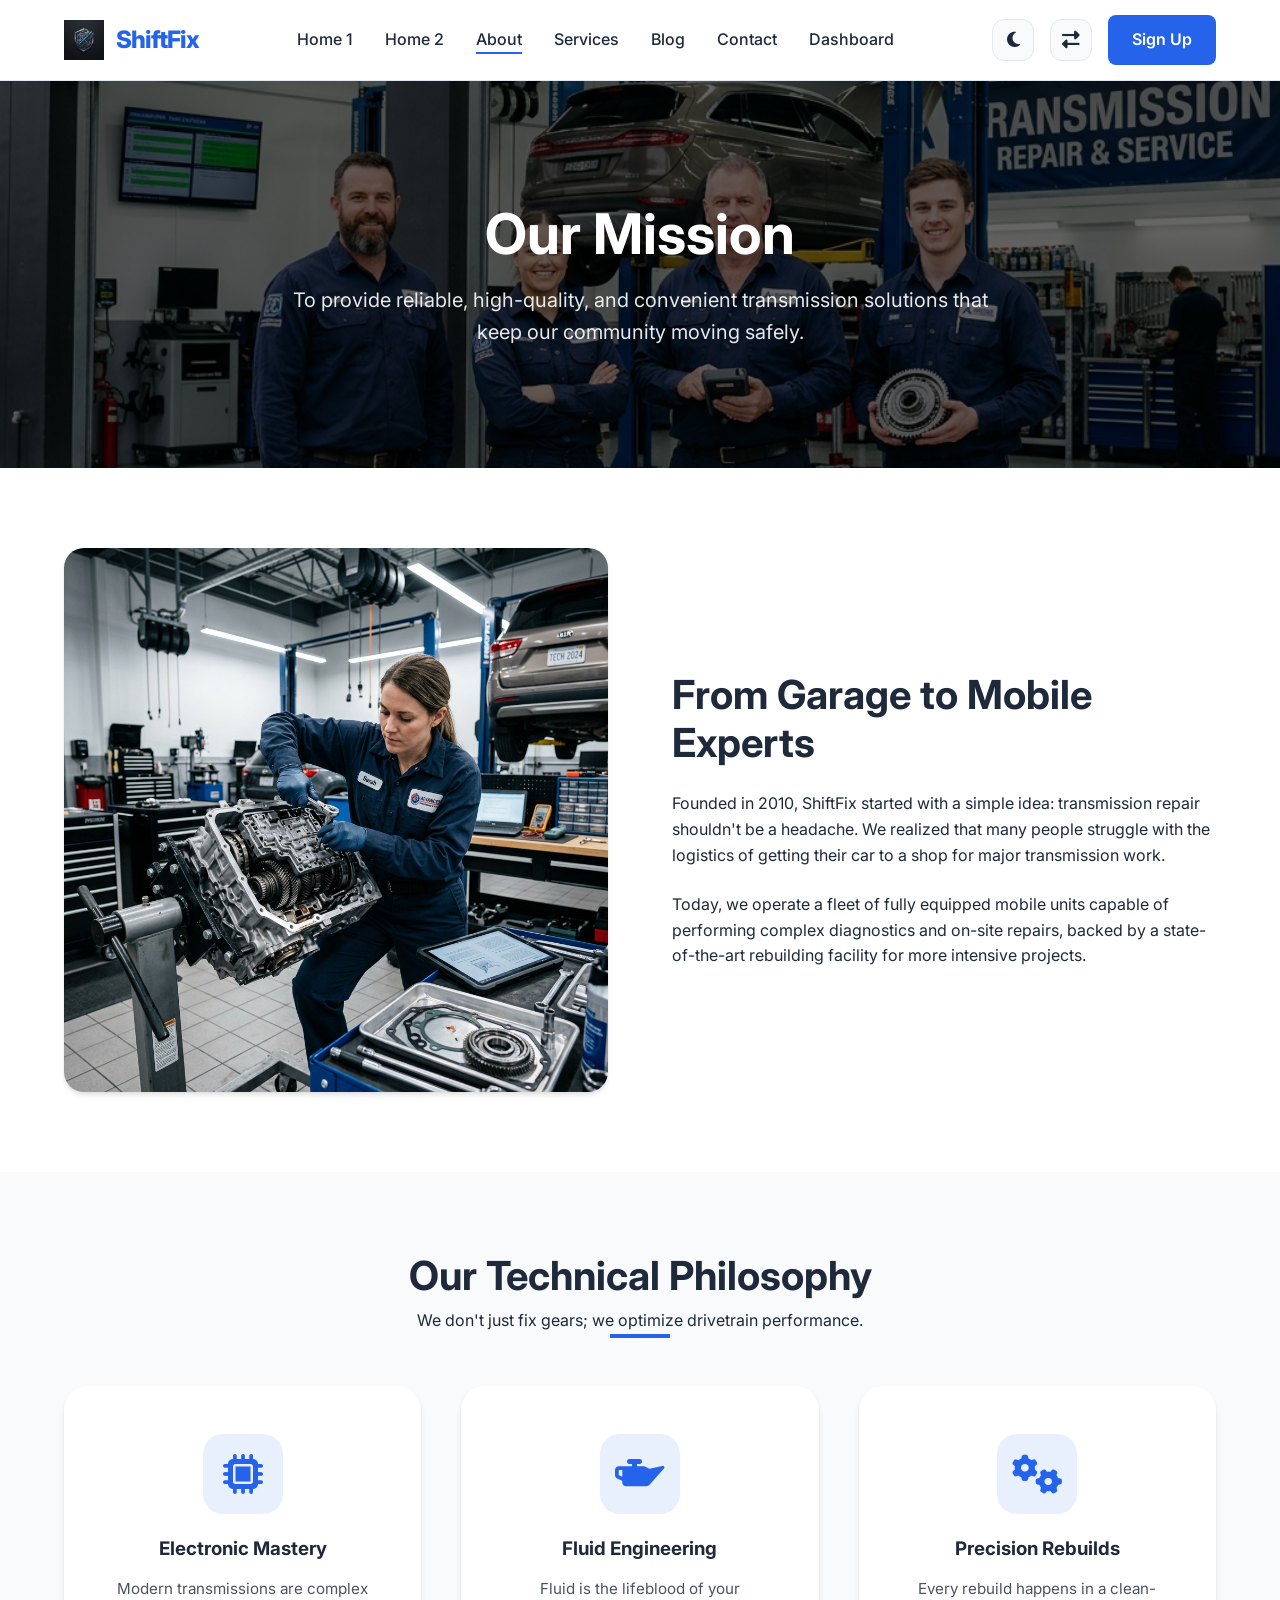
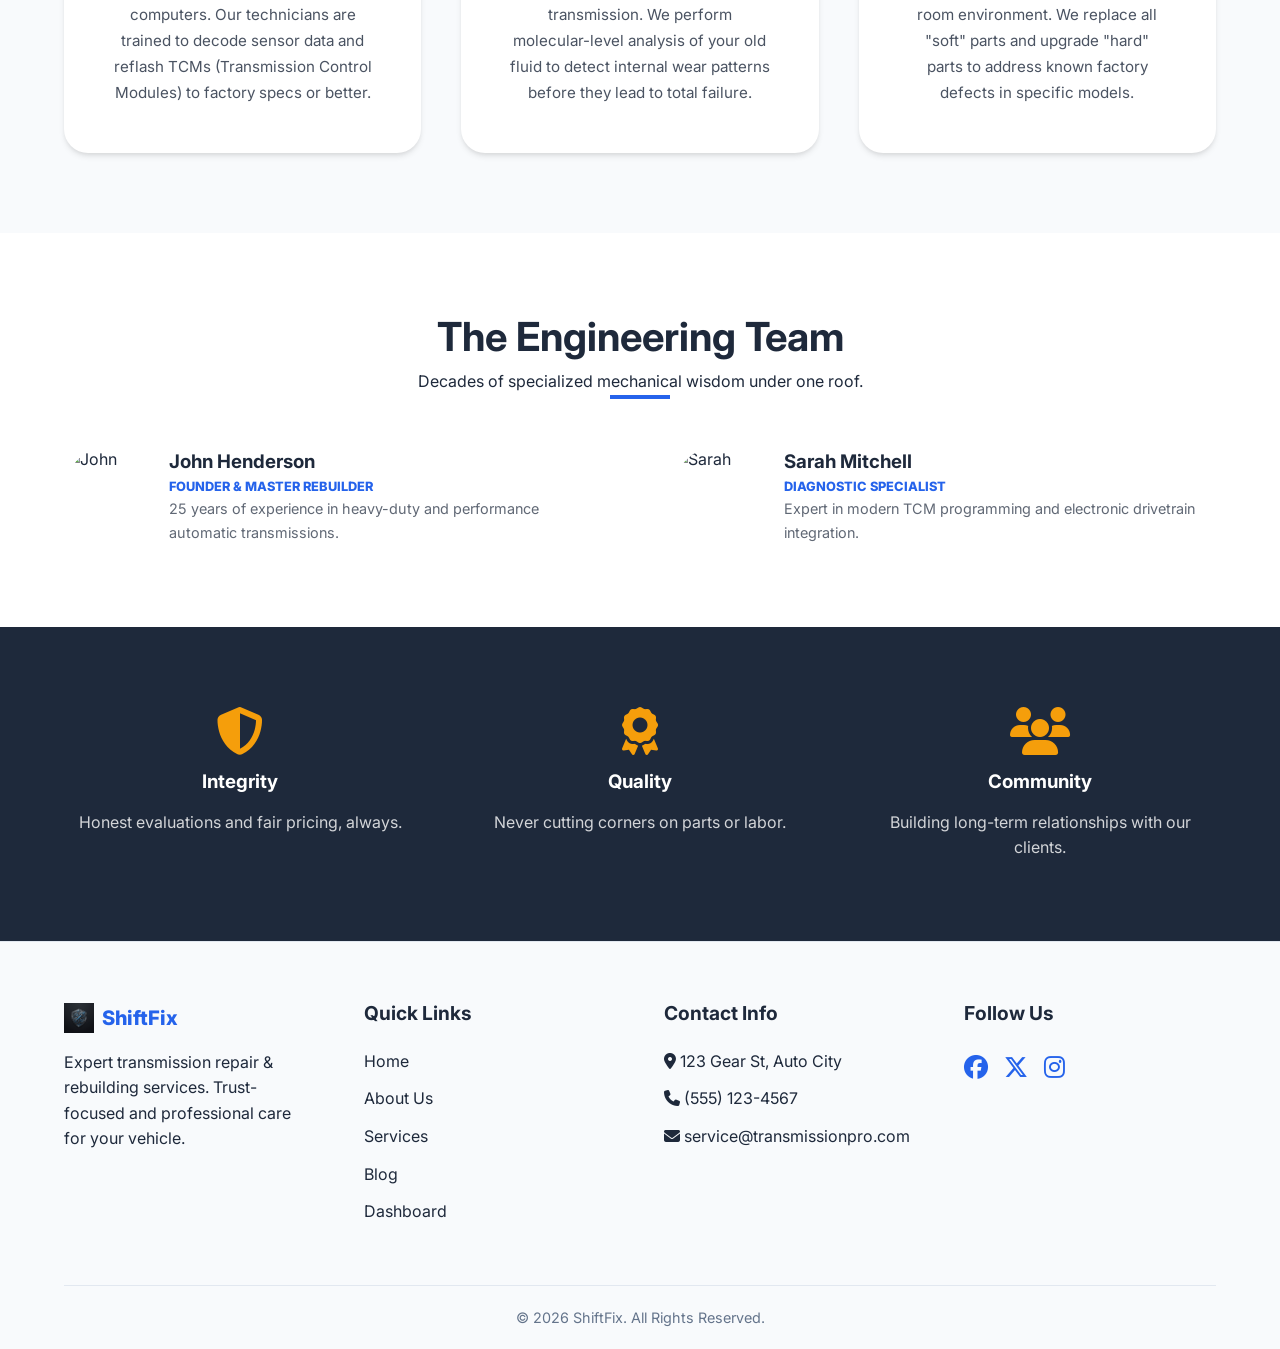
==== about.html @ 23d2c5a3 "first commit" ====
<!DOCTYPE html>
<html lang="en" dir="ltr">
<head>
    <meta charset="UTF-8">
    <meta name="viewport" content="width=device-width, initial-scale=1.0">
    <title>About ShiftFix | Mobile Transmission Repair</title>
    <meta name="description" content="Learn about our journey, our team of expert mechanics, and our commitment to providing the best transmission repair services.">
    <!-- Fonts -->
    <link rel="preconnect" href="https://fonts.googleapis.com">
    <link rel="preconnect" href="https://fonts.gstatic.com" crossorigin>
    <link href="https://fonts.googleapis.com/css2?family=Inter:wght@400;500;600;700&display=swap" rel="stylesheet">
    <!-- Icons -->
    <link rel="stylesheet" href="https://cdnjs.cloudflare.com/ajax/libs/font-awesome/6.5.1/css/all.min.css">
    <!-- Styles -->
    <link rel="stylesheet" href="css/style.css">
</head>
<body>
    <header id="main-header"></header>

    <main>
        <!-- About Hero -->
        <section style="background: linear-gradient(rgba(0,0,0,0.6), rgba(0,0,0,0.6)), url('assets/about_hero.png') no-repeat center center / cover; color: white; padding: 120px 0;">
            <div class="container text-center" style="text-align: center;">
                <h1 style="font-size: 3.5rem; margin-bottom: 1rem;">Our Mission</h1>
                <p style="font-size: 1.25rem; max-width: 700px; margin: 0 auto; opacity: 0.9;">To provide reliable, high-quality, and convenient transmission solutions that keep our community moving safely.</p>
            </div>
        </section>

        <!-- Company Story -->
        <section id="story">
            <div class="container" style="display: grid; grid-template-columns: repeat(auto-fit, minmax(300px, 1fr)); gap: 4rem; align-items: center;">
                <div class="story-image">
                    <img src="assets/transmission_hero_classic.png" alt="Garage" style="border-radius: 20px; box-shadow: var(--shadow);">
                </div>
                <div class="story-text">
                    <h2 style="font-size: 2.5rem; margin-bottom: 1.5rem;">From Garage to Mobile Experts</h2>
                    <p style="margin-bottom: 1.5rem;">Founded in 2010, ShiftFix started with a simple idea: transmission repair shouldn't be a headache. We realized that many people struggle with the logistics of getting their car to a shop for major transmission work.</p>
                    <p>Today, we operate a fleet of fully equipped mobile units capable of performing complex diagnostics and on-site repairs, backed by a state-of-the-art rebuilding facility for more intensive projects.</p>
                </div>
            </div>
        </section>

        <!-- Expertise & Philosophy -->
        <section id="expertise" style="background-color: var(--card-bg);">
            <div class="container">
                <div class="section-title">
                    <h2>Our Technical Philosophy</h2>
                    <p>We don't just fix gears; we optimize drivetrain performance.</p>
                    <div class="underline"></div>
                </div>
                <div style="display: grid; grid-template-columns: repeat(auto-fit, minmax(280px, 1fr)); gap: 2.5rem;">
                    <div style="padding: 3rem; background: var(--bg-color); border-radius: 24px; text-align: center; box-shadow: var(--shadow); transition: var(--transition);" class="card-hover">
                        <div style="width: 80px; height: 80px; background: rgba(37, 99, 235, 0.1); border-radius: 20px; display: flex; align-items: center; justify-content: center; margin: 0 auto 1.5rem;">
                            <i class="fas fa-microchip" style="font-size: 2.5rem; color: var(--primary-color);"></i>
                        </div>
                        <h3 style="margin-bottom: 1rem;">Electronic Mastery</h3>
                        <p style="font-size: 0.95rem; opacity: 0.8; line-height: 1.7;">Modern transmissions are complex computers. Our technicians are trained to decode sensor data and reflash TCMs (Transmission Control Modules) to factory specs or better.</p>
                    </div>
                    <div style="padding: 3rem; background: var(--bg-color); border-radius: 24px; text-align: center; box-shadow: var(--shadow); transition: var(--transition);" class="card-hover">
                        <div style="width: 80px; height: 80px; background: rgba(37, 99, 235, 0.1); border-radius: 20px; display: flex; align-items: center; justify-content: center; margin: 0 auto 1.5rem;">
                            <i class="fas fa-oil-can" style="font-size: 2.5rem; color: var(--primary-color);"></i>
                        </div>
                        <h3 style="margin-bottom: 1rem;">Fluid Engineering</h3>
                        <p style="font-size: 0.95rem; opacity: 0.8; line-height: 1.7;">Fluid is the lifeblood of your transmission. We perform molecular-level analysis of your old fluid to detect internal wear patterns before they lead to total failure.</p>
                    </div>
                    <div style="padding: 3rem; background: var(--bg-color); border-radius: 24px; text-align: center; box-shadow: var(--shadow); transition: var(--transition);" class="card-hover">
                        <div style="width: 80px; height: 80px; background: rgba(37, 99, 235, 0.1); border-radius: 20px; display: flex; align-items: center; justify-content: center; margin: 0 auto 1.5rem;">
                            <i class="fas fa-cogs" style="font-size: 2.5rem; color: var(--primary-color);"></i>
                        </div>
                        <h3 style="margin-bottom: 1rem;">Precision Rebuilds</h3>
                        <p style="font-size: 0.95rem; opacity: 0.8; line-height: 1.7;">Every rebuild happens in a clean-room environment. We replace all "soft" parts and upgrade "hard" parts to address known factory defects in specific models.</p>
                    </div>
                </div>
            </div>
        </section>

        <!-- Team Section -->
        <section id="team">
            <div class="container">
                <div class="section-title">
                    <h2>The Engineering Team</h2>
                    <p>Decades of specialized mechanical wisdom under one roof.</p>
                    <div class="underline"></div>
                </div>
                <div style="display: grid; grid-template-columns: repeat(auto-fit, minmax(300px, 1fr)); gap: 4rem;">
                    <div style="display: flex; gap: 1.5rem; align-items: center;">
                        <img src="https://i.pravatar.cc/150?u=1" alt="John" style="width: 100px; height: 100px; border-radius: 50%; object-fit: cover;">
                        <div>
                            <h3 style="margin-bottom: 0.25rem;">John Henderson</h3>
                            <p style="color: var(--primary-color); font-weight: 800; font-size: 0.8rem; text-transform: uppercase;">Founder & Master Rebuilder</p>
                            <p style="font-size: 0.9rem; opacity: 0.7;">25 years of experience in heavy-duty and performance automatic transmissions.</p>
                        </div>
                    </div>
                    <div style="display: flex; gap: 1.5rem; align-items: center;">
                        <img src="https://i.pravatar.cc/150?u=2" alt="Sarah" style="width: 100px; height: 100px; border-radius: 50%; object-fit: cover;">
                        <div>
                            <h3 style="margin-bottom: 0.25rem;">Sarah Mitchell</h3>
                            <p style="color: var(--primary-color); font-weight: 800; font-size: 0.8rem; text-transform: uppercase;">Diagnostic Specialist</p>
                            <p style="font-size: 0.9rem; opacity: 0.7;">Expert in modern TCM programming and electronic drivetrain integration.</p>
                        </div>
                    </div>
                </div>
            </div>
        </section>

        <!-- Trust Elements -->
        <section id="values" style="background-color: var(--text-color); color: white;">
            <div class="container">
                <div style="display: grid; grid-template-columns: repeat(auto-fit, minmax(200px, 1fr)); gap: 3rem; text-align: center;">
                    <div>
                        <i class="fas fa-shield-alt fa-3x" style="color: var(--secondary-color); margin-bottom: 1rem;"></i>
                        <h3>Integrity</h3>
                        <p style="opacity: 0.8;">Honest evaluations and fair pricing, always.</p>
                    </div>
                    <div>
                        <i class="fas fa-award fa-3x" style="color: var(--secondary-color); margin-bottom: 1rem;"></i>
                        <h3>Quality</h3>
                        <p style="opacity: 0.8;">Never cutting corners on parts or labor.</p>
                    </div>
                    <div>
                        <i class="fas fa-users fa-3x" style="color: var(--secondary-color); margin-bottom: 1rem;"></i>
                        <h3>Community</h3>
                        <p style="opacity: 0.8;">Building long-term relationships with our clients.</p>
                    </div>
                </div>
            </div>
        </section>
    </main>

    <footer id="main-footer"></footer>

    <!-- Scripts -->
    <script src="js/main.js"></script>
</body>
</html>
---- css/style.css ----
/* Design System - Mobile Transmission Repair & Rebuilding Service */

:root {
    /* Primary & Secondary Colors */
    --primary-color: #2563eb;
    --secondary-color: #f59e0b;
    
    /* Neutral Colors - Light Mode */
    --bg-color: #ffffff;
    --text-color: #1e293b;
    --card-bg: #f8fafc;
    --border-color: #e2e8f0;
    --header-bg: rgba(255, 255, 255, 0.8);
    
    /* Status Colors */
    --success: #10b981;
    --warning: #facc15;
    --error: #ef4444;
    --info: #3b82f6;

    /* Spacing & Transitions */
    --spacing-unit: 1rem;
    --transition: all 0.3s cubic-bezier(0.4, 0, 0.2, 1);
    --border-radius: 8px;
    --shadow: 0 4px 6px -1px rgba(0, 0, 0, 0.1), 0 2px 4px -1px rgba(0, 0, 0, 0.06);
    
    /* Fonts */
    --font-main: 'Inter', system-ui, -apple-system, sans-serif;
}

/* Dark Mode Overrides */
[data-theme='dark'] {
    --bg-color: #0f172a;
    --text-color: #f8fafc;
    --card-bg: #1e293b;
    --border-color: #334155;
    --header-bg: rgba(15, 23, 42, 0.8);
    --shadow: 0 10px 15px -3px rgba(0, 0, 0, 0.3);
}

/* RTL Overrides & Logical Properties */
[dir="rtl"] {
    direction: rtl;
    text-align: right;
}

[dir="rtl"] .nav-links {
    margin-right: auto;
    margin-left: 0;
}

[dir="rtl"] .nav-actions {
    margin-left: 0;
}

[dir="rtl"] .btn i {
    transform: scaleX(-1);
}

[dir="rtl"] .fa-chevron-right, 
[dir="rtl"] .fa-arrow-right,
[dir="rtl"] .fa-check-circle {
    margin-left: 0.5rem;
    margin-right: 0;
}

[dir="rtl"] .footer-col {
    text-align: right;
}

[dir="rtl"] .social-icons {
    justify-content: flex-start;
}

[dir="rtl"] .mobile-menu {
    left: auto;
    right: 0;
    text-align: center;
}

[dir="rtl"] .scroll-top {
    left: 2rem;
    right: auto;
}

[dir="rtl"] .nav-links a.active::after {
    right: 0;
    left: auto;
}

/* Logical Properties for Modern Browsers */
.btn, .service-card, .footer-col, .step {
    text-align: start;
}

/* Global Styles */
* {
    margin: 0;
    padding: 0;
    box-sizing: border-box;
}

html {
    scroll-behavior: smooth;
}

body {
    font-family: var(--font-main);
    background-color: var(--bg-color);
    color: var(--text-color);
    line-height: 1.6;
    transition: var(--transition);
    overflow-x: hidden;
}

a {
    text-decoration: none;
    color: inherit;
    transition: var(--transition);
}

ul {
    list-style: none;
}

img {
    max-width: 100%;
    display: block;
}

/* Typography */
h1, h2, h3, h4, h5, h6 {
    line-height: 1.2;
    margin-bottom: 1rem;
}

/* Container */
.container {
    width: 100%;
    max-width: 1200px;
    margin: 0 auto;
    padding: 0 1.5rem;
}

/* Buttons */
.btn {
    display: inline-flex;
    align-items: center;
    justify-content: center;
    padding: 0.75rem 1.5rem;
    border-radius: var(--border-radius);
    font-weight: 600;
    cursor: pointer;
    border: none;
    transition: var(--transition);
    font-family: inherit;
    gap: 0.5rem;
}

.btn-primary {
    background-color: var(--primary-color);
    color: white;
}

.btn:hover {
    transform: translateY(-3px) scale(1.02);
    box-shadow: 0 10px 20px -5px rgba(0, 0, 0, 0.2);
    filter: brightness(1.1);
}

.btn-primary:hover {
    box-shadow: 0 10px 20px -5px rgba(37, 99, 235, 0.4);
}

.btn-secondary:hover {
    box-shadow: 0 10px 20px -5px rgba(245, 158, 11, 0.4);
}

.btn-secondary {
    background-color: var(--secondary-color);
    color: white;
}

.btn-secondary:hover {
    filter: brightness(1.1);
}

.btn-outline {
    background-color: transparent;
    border: 2px solid var(--primary-color);
    color: var(--primary-color);
}

.btn-outline:hover {
    background-color: var(--primary-color);
    color: white;
    border-color: var(--primary-color);
}

/* Header */
header {
    position: sticky;
    top: 0;
    width: 100%;
    background-color: var(--header-bg);
    backdrop-filter: blur(10px);
    z-index: 1000;
    border-bottom: 1px solid var(--border-color);
}

.nav-container {
    display: flex;
    align-items: center;
    justify-content: space-between;
    height: 80px;
}

.logo img {
    height: 50px;
}

.nav-links {
    display: flex;
    gap: 2rem;
    align-items: center;
}

.nav-links a {
    font-weight: 500;
    position: relative;
}

.nav-links a.active::after {
    content: '';
    position: absolute;
    bottom: -5px;
    left: 0;
    width: 100%;
    height: 2px;
    background-color: var(--primary-color);
}

.nav-actions {
    display: flex;
    gap: 1rem;
    align-items: center;
}

/* Hamburger Menu */
.hamburger {
    display: none;
    flex-direction: column;
    gap: 6px;
    cursor: pointer;
}

.hamburger span {
    width: 25px;
    height: 3px;
    background-color: var(--text-color);
    transition: var(--transition);
}

/* Sections */
section {
    padding: 80px 0;
}

.section-title {
    text-align: center;
    margin-bottom: 3rem;
}

.section-title h2 {
    font-size: 2.5rem;
    margin-bottom: 0.5rem;
}

.section-title .underline {
    width: 60px;
    height: 4px;
    background-color: var(--primary-color);
    margin: 0 auto;
}

/* Footer */
footer {
    background-color: var(--card-bg);
    border-top: 1px solid var(--border-color);
    padding: 60px 0 20px;
}

.footer-grid {
    display: grid;
    grid-template-columns: repeat(auto-fit, minmax(200px, 1fr));
    gap: 3rem;
    margin-bottom: 3rem;
}

.footer-col h4 {
    margin-bottom: 1.5rem;
    font-size: 1.2rem;
}

.footer-col ul li {
    margin-bottom: 0.75rem;
}

.footer-bottom {
    border-top: 1px solid var(--border-color);
    padding-top: 20px;
    text-align: center;
    font-size: 0.9rem;
    color: #64748b;
}

/* Scroll to top */
.scroll-top {
    position: fixed;
    bottom: 2rem;
    right: 2rem;
    background-color: var(--primary-color);
    color: white;
    width: 50px;
    height: 50px;
    border-radius: 50%;
    display: flex;
    align-items: center;
    justify-content: center;
    cursor: pointer;
    opacity: 0;
    visibility: hidden;
    transition: var(--transition);
    z-index: 999;
}

.scroll-top.show {
    opacity: 1;
    visibility: visible;
}

/* Theme & RTL Toggles */
.toggle-btn {
    background: var(--card-bg);
    border: 1px solid var(--border-color);
    cursor: pointer;
    font-size: 1.1rem;
    color: var(--text-color);
    padding: 0.6rem;
    border-radius: 12px;
    transition: var(--transition);
    display: flex;
    align-items: center;
    justify-content: center;
    width: 42px;
    height: 42px;
}

.toggle-btn:hover {
    background-color: var(--primary-color);
    color: white;
    transform: translateY(-2px);
    box-shadow: var(--shadow);
}

/* Mobile Menu Overlay */
.mobile-menu {
    position: fixed;
    top: 80px;
    left: 0;
    width: 100%;
    height: 0;
    background-color: var(--bg-color);
    overflow: hidden;
    transition: var(--transition);
    z-index: 999;
    border-bottom: 1px solid var(--border-color);
}

.mobile-menu.active {
    height: calc(100vh - 80px);
    padding: 2rem;
}

.mobile-menu ul {
    display: flex;
    flex-direction: column;
    gap: 1.5rem;
    align-items: center;
}

.mobile-menu ul li a {
    font-size: 1.5rem;
    font-weight: 600;
}

.mobile-ctas {
    display: flex;
    flex-direction: column;
    gap: 1rem;
    width: 100%;
    margin-top: 1rem;
}

.mobile-ctas .btn {
    width: 100%;
}

/* Social Icons */
.social-icons {
    display: flex;
    gap: 1rem;
}

.social-icons a {
    font-size: 1.5rem;
    color: var(--primary-color);
    transition: var(--transition);
    display: inline-block;
}

.social-icons a:hover {
    color: var(--primary-color);
    transform: translateY(-5px) scale(1.2);
    filter: drop-shadow(0 0 10px rgba(37, 99, 235, 0.6));
}

/* Utilities */
.d-none-mobile {
    display: flex;
}

@media (max-width: 1023px) {
    .d-none-mobile {
        display: none !important;
    }
}

/* Hamburger Animation */
.hamburger.active span:nth-child(1) {
    transform: translateY(9px) rotate(45deg);
}

.hamburger.active span:nth-child(2) {
    opacity: 0;
}

.hamburger.active span:nth-child(3) {
    transform: translateY(-9px) rotate(-45deg);
}

/* Responsive */
@media (max-width: 1023px) {
    .nav-links {
        display: none; 
    }
    
    .hamburger {
        display: flex;
    }
}

@media (max-width: 767px) {
    .section-title h2 {
        font-size: 2rem;
    }
    
    .footer-grid {
        grid-template-columns: 1fr;
        text-align: center;
    }
}
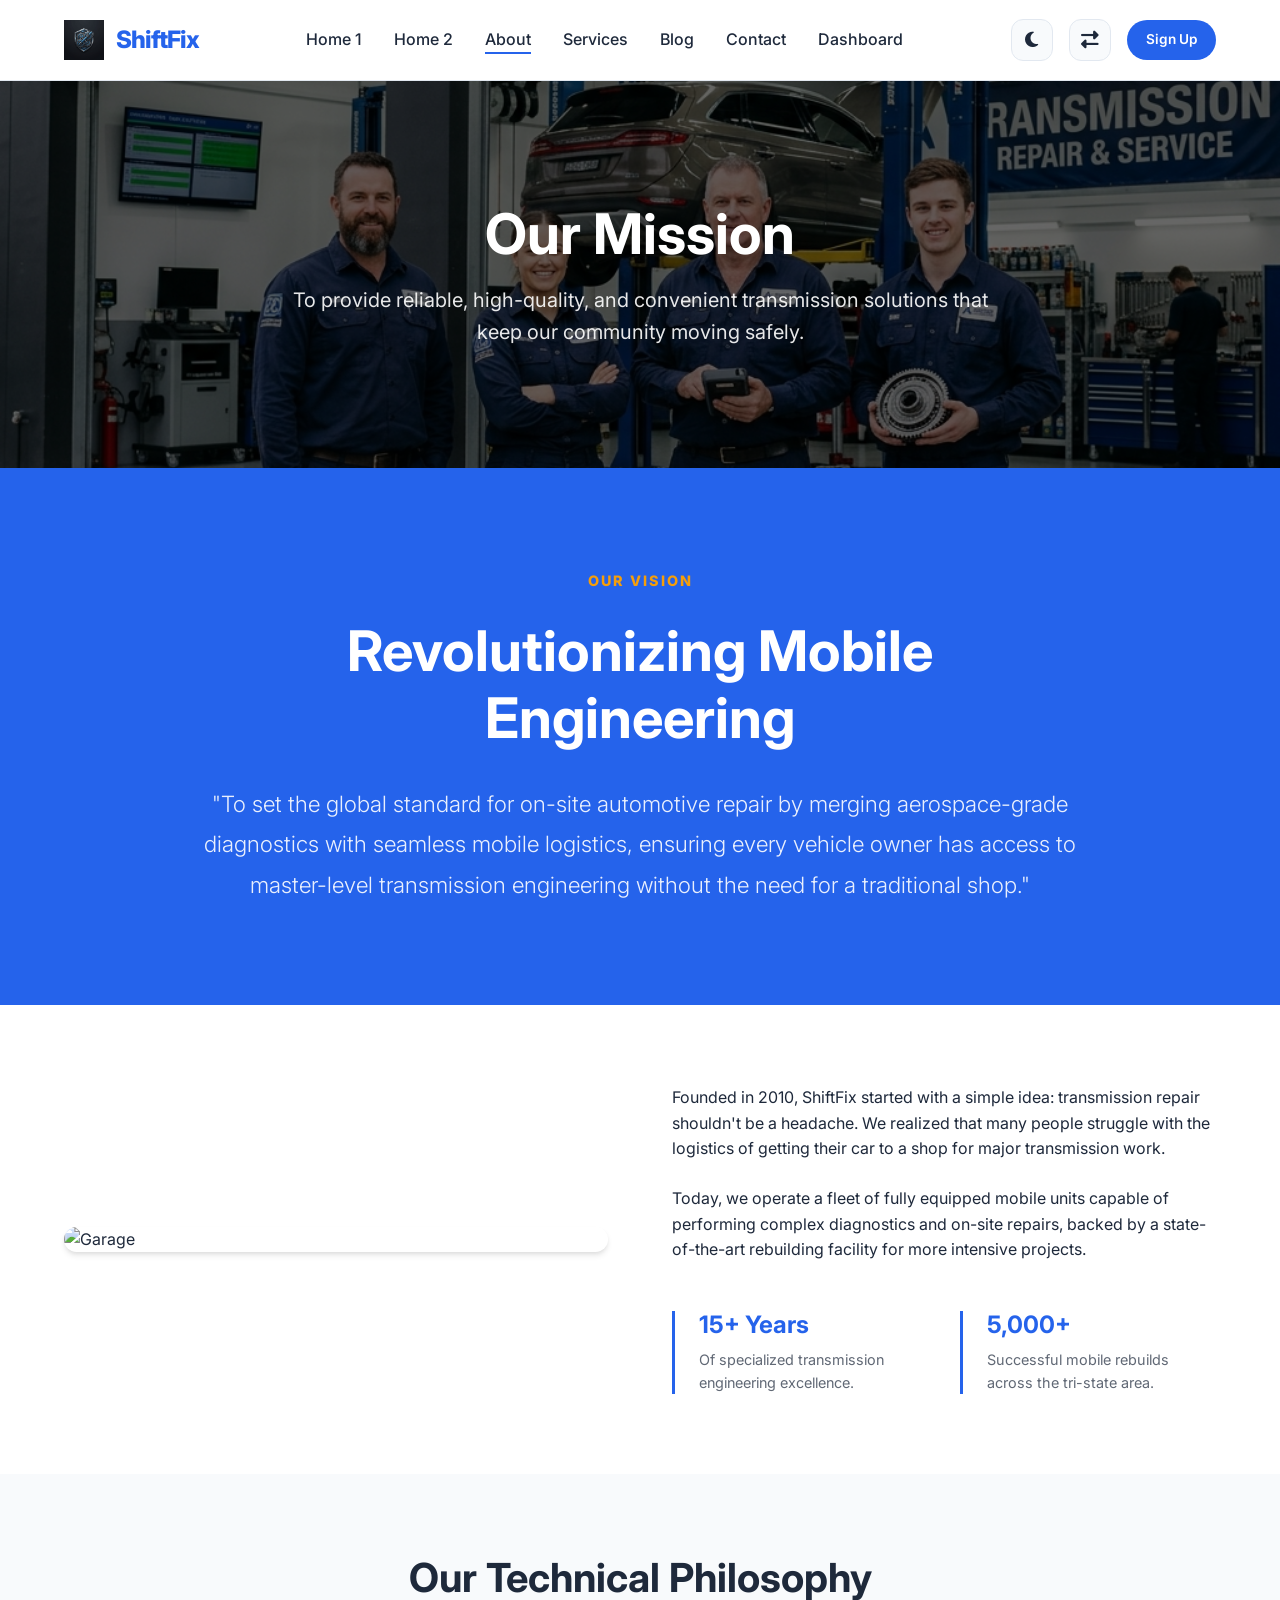
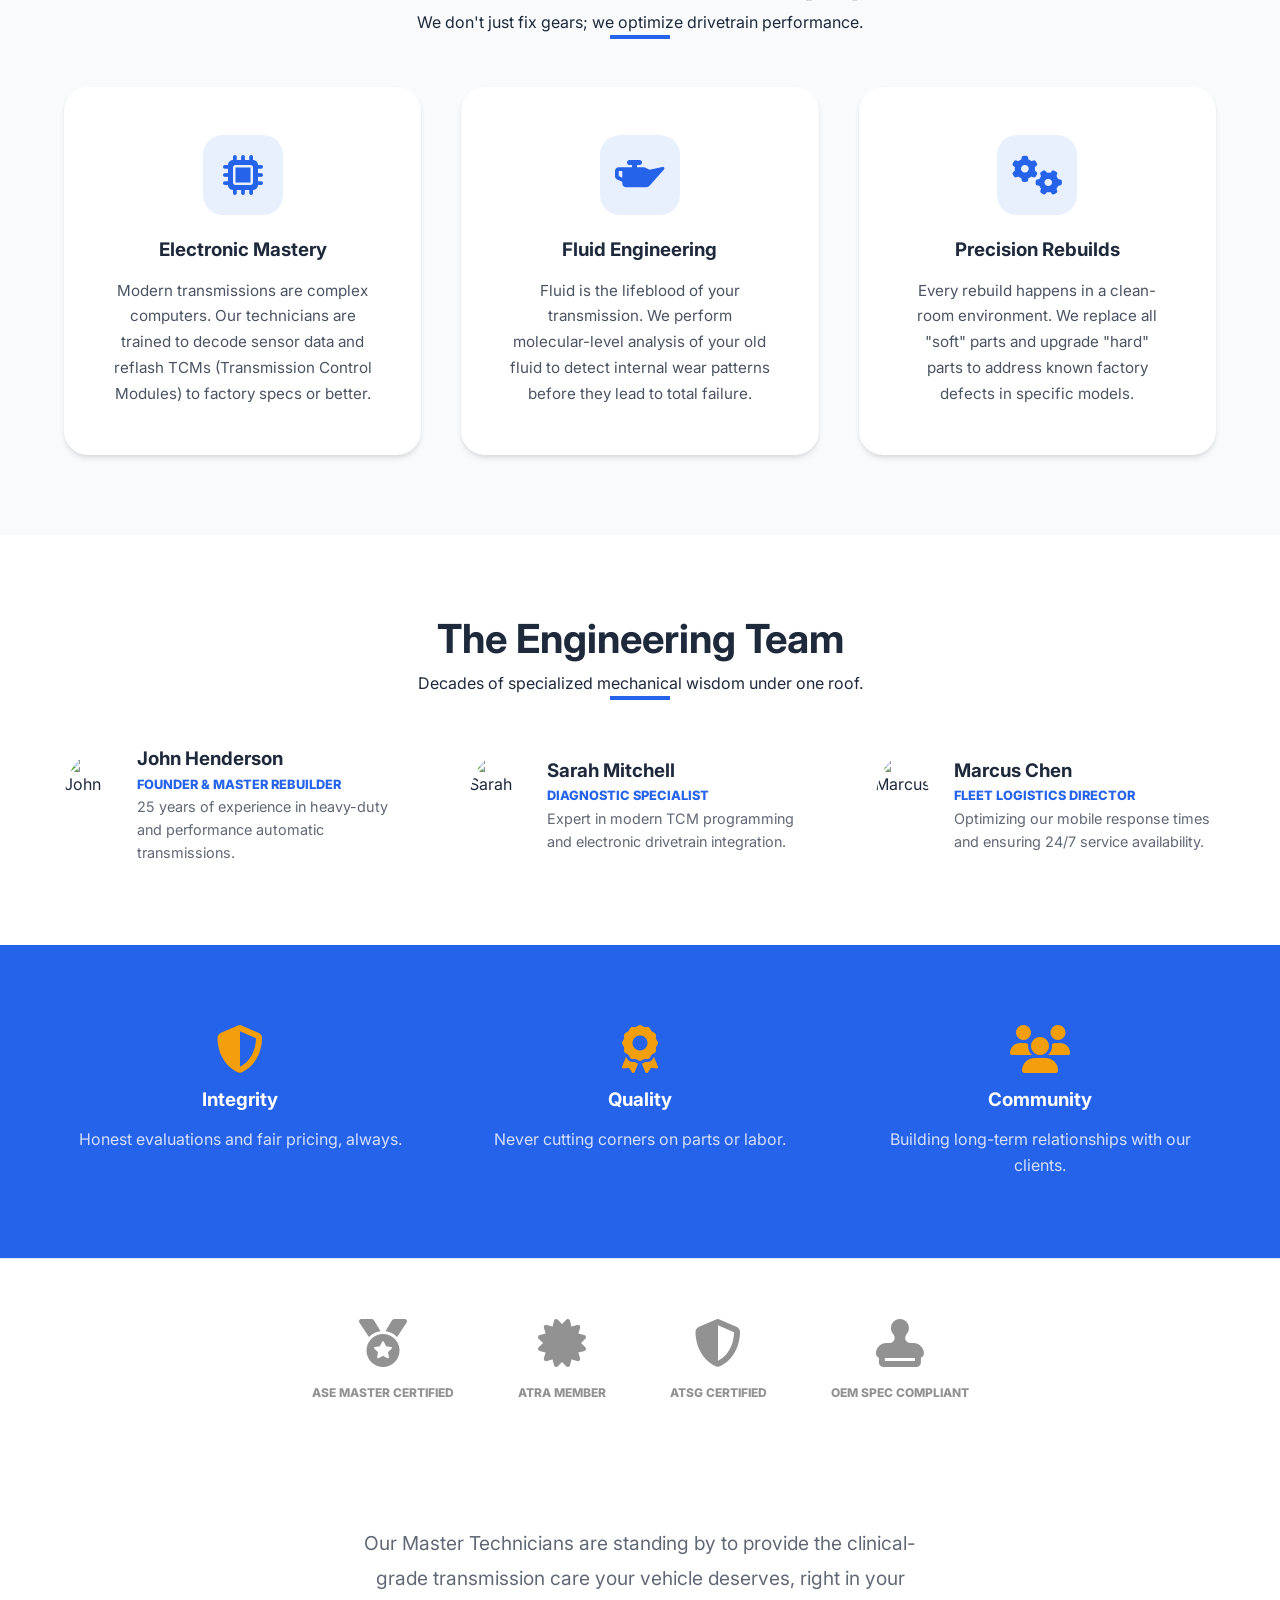
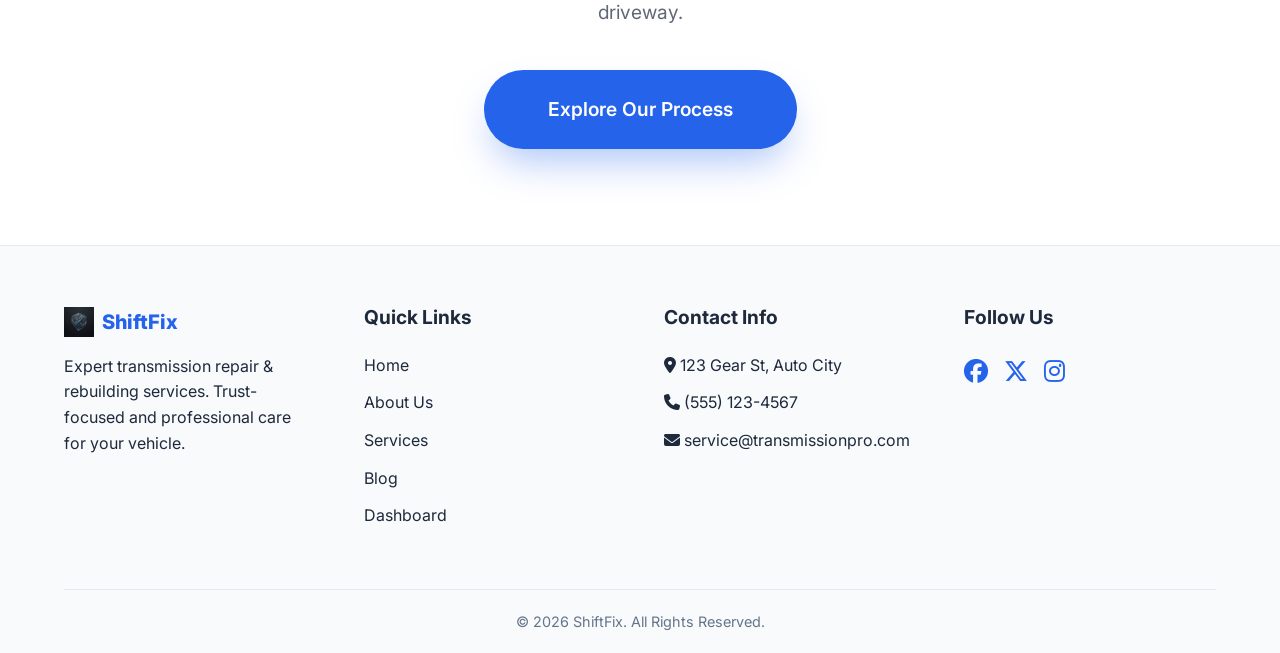
==== commit 6d09e589: "blog" ====
--- a/about.html
+++ b/about.html
@@ -1,41 +1,75 @@
 <!DOCTYPE html>
 <html lang="en" dir="ltr">
+
 <head>
     <meta charset="UTF-8">
     <meta name="viewport" content="width=device-width, initial-scale=1.0">
     <title>About ShiftFix | Mobile Transmission Repair</title>
-    <meta name="description" content="Learn about our journey, our team of expert mechanics, and our commitment to providing the best transmission repair services.">
+    <meta name="description"
+        content="Learn about our journey, our team of expert mechanics, and our commitment to providing the best transmission repair services.">
     <!-- Fonts -->
     <link rel="preconnect" href="https://fonts.googleapis.com">
     <link rel="preconnect" href="https://fonts.gstatic.com" crossorigin>
     <link href="https://fonts.googleapis.com/css2?family=Inter:wght@400;500;600;700&display=swap" rel="stylesheet">
     <!-- Icons -->
     <link rel="stylesheet" href="https://cdnjs.cloudflare.com/ajax/libs/font-awesome/6.5.1/css/all.min.css">
+    <!-- Favicon -->
+    <link rel="icon" type="image/png" href="assets/mechanical_logo.png">
     <!-- Styles -->
     <link rel="stylesheet" href="css/style.css">
 </head>
+
 <body>
     <header id="main-header"></header>
 
     <main>
         <!-- About Hero -->
-        <section style="background: linear-gradient(rgba(0,0,0,0.6), rgba(0,0,0,0.6)), url('assets/about_hero.png') no-repeat center center / cover; color: white; padding: 120px 0;">
+        <section
+            style="background: linear-gradient(rgba(0,0,0,0.6), rgba(0,0,0,0.6)), url('assets/about_hero.png') no-repeat center center / cover; color: white; padding: 120px 0;">
             <div class="container text-center" style="text-align: center;">
                 <h1 style="font-size: 3.5rem; margin-bottom: 1rem;">Our Mission</h1>
-                <p style="font-size: 1.25rem; max-width: 700px; margin: 0 auto; opacity: 0.9;">To provide reliable, high-quality, and convenient transmission solutions that keep our community moving safely.</p>
+                <p style="font-size: 1.25rem; max-width: 700px; margin: 0 auto; opacity: 0.9;">To provide reliable,
+                    high-quality, and convenient transmission solutions that keep our community moving safely.</p>
+            </div>
+        </section>
+
+        <!-- Our Vision -->
+        <section style="padding: 100px 0; background: var(--primary-color); color: white; text-align: center;">
+            <div class="container">
+                <div style="max-width: 900px; margin: 0 auto;">
+                    <span style="color: var(--secondary-color); font-weight: 800; text-transform: uppercase; letter-spacing: 2px; font-size: 0.9rem;">OUR VISION</span>
+                    <h2 style="font-size: 3.5rem; margin-top: 1.5rem; margin-bottom: 2rem; color: white; font-family: var(--font-display);">Revolutionizing Mobile Engineering</h2>
+                    <p style="font-size: 1.4rem; line-height: 1.8; opacity: 0.9; font-weight: 300;">"To set the global standard for on-site automotive repair by merging aerospace-grade diagnostics with seamless mobile logistics, ensuring every vehicle owner has access to master-level transmission engineering without the need for a traditional shop."</p>
+                </div>
             </div>
         </section>
 
         <!-- Company Story -->
         <section id="story">
-            <div class="container" style="display: grid; grid-template-columns: repeat(auto-fit, minmax(300px, 1fr)); gap: 4rem; align-items: center;">
+            <div class="container"
+                style="display: grid; grid-template-columns: repeat(auto-fit, minmax(min(100%, 300px), 1fr)); gap: 4rem; align-items: center;">
                 <div class="story-image">
-                    <img src="assets/transmission_hero_classic.png" alt="Garage" style="border-radius: 20px; box-shadow: var(--shadow);">
+                    <img src="https://images.pexels.com/photos/32152042/pexels-photo-32152042.jpeg" alt="Garage"
+                        style="border-radius: 20px; box-shadow: var(--shadow);">
                 </div>
                 <div class="story-text">
-                    <h2 style="font-size: 2.5rem; margin-bottom: 1.5rem;">From Garage to Mobile Experts</h2>
-                    <p style="margin-bottom: 1.5rem;">Founded in 2010, ShiftFix started with a simple idea: transmission repair shouldn't be a headache. We realized that many people struggle with the logistics of getting their car to a shop for major transmission work.</p>
-                    <p>Today, we operate a fleet of fully equipped mobile units capable of performing complex diagnostics and on-site repairs, backed by a state-of-the-art rebuilding facility for more intensive projects.</p>
+                    <p style="margin-bottom: 1.5rem;">Founded in 2010, ShiftFix started with a simple idea: transmission
+                        repair shouldn't be a headache. We realized that many people struggle with the logistics of
+                        getting their car to a shop for major transmission work.</p>
+                    <p style="margin-bottom: 2rem;">Today, we operate a fleet of fully equipped mobile units capable of performing complex
+                        diagnostics and on-site repairs, backed by a state-of-the-art rebuilding facility for more
+                        intensive projects.</p>
+                    
+                    <div style="display: grid; grid-template-columns: 1fr 1fr; gap: 2rem; margin-top: 3rem;">
+                        <div style="border-left: 3px solid var(--primary-color); padding-left: 1.5rem;">
+                            <h4 style="color: var(--primary-color); font-size: 1.5rem; margin-bottom: 0.5rem;">15+ Years</h4>
+                            <p style="font-size: 0.9rem; opacity: 0.7;">Of specialized transmission engineering excellence.</p>
+                        </div>
+                        <div style="border-left: 3px solid var(--primary-color); padding-left: 1.5rem;">
+                            <h4 style="color: var(--primary-color); font-size: 1.5rem; margin-bottom: 0.5rem;">5,000+</h4>
+                            <p style="font-size: 0.9rem; opacity: 0.7;">Successful mobile rebuilds across the tri-state area.</p>
+                        </div>
+                    </div>
                 </div>
             </div>
         </section>
@@ -48,27 +82,39 @@
                     <p>We don't just fix gears; we optimize drivetrain performance.</p>
                     <div class="underline"></div>
                 </div>
-                <div style="display: grid; grid-template-columns: repeat(auto-fit, minmax(280px, 1fr)); gap: 2.5rem;">
-                    <div style="padding: 3rem; background: var(--bg-color); border-radius: 24px; text-align: center; box-shadow: var(--shadow); transition: var(--transition);" class="card-hover">
-                        <div style="width: 80px; height: 80px; background: rgba(37, 99, 235, 0.1); border-radius: 20px; display: flex; align-items: center; justify-content: center; margin: 0 auto 1.5rem;">
+                <div style="display: grid; grid-template-columns: repeat(auto-fit, minmax(min(100%, 280px), 1fr)); gap: 2.5rem;">
+                    <div style="padding: 3rem; background: var(--bg-color); border-radius: 24px; text-align: center; box-shadow: var(--shadow); transition: var(--transition);"
+                        class="card-hover">
+                        <div
+                            style="width: 80px; height: 80px; background: rgba(37, 99, 235, 0.1); border-radius: 20px; display: flex; align-items: center; justify-content: center; margin: 0 auto 1.5rem;">
                             <i class="fas fa-microchip" style="font-size: 2.5rem; color: var(--primary-color);"></i>
                         </div>
                         <h3 style="margin-bottom: 1rem;">Electronic Mastery</h3>
-                        <p style="font-size: 0.95rem; opacity: 0.8; line-height: 1.7;">Modern transmissions are complex computers. Our technicians are trained to decode sensor data and reflash TCMs (Transmission Control Modules) to factory specs or better.</p>
-                    </div>
-                    <div style="padding: 3rem; background: var(--bg-color); border-radius: 24px; text-align: center; box-shadow: var(--shadow); transition: var(--transition);" class="card-hover">
-                        <div style="width: 80px; height: 80px; background: rgba(37, 99, 235, 0.1); border-radius: 20px; display: flex; align-items: center; justify-content: center; margin: 0 auto 1.5rem;">
+                        <p style="font-size: 0.95rem; opacity: 0.8; line-height: 1.7;">Modern transmissions are complex
+                            computers. Our technicians are trained to decode sensor data and reflash TCMs (Transmission
+                            Control Modules) to factory specs or better.</p>
+                    </div>
+                    <div style="padding: 3rem; background: var(--bg-color); border-radius: 24px; text-align: center; box-shadow: var(--shadow); transition: var(--transition);"
+                        class="card-hover">
+                        <div
+                            style="width: 80px; height: 80px; background: rgba(37, 99, 235, 0.1); border-radius: 20px; display: flex; align-items: center; justify-content: center; margin: 0 auto 1.5rem;">
                             <i class="fas fa-oil-can" style="font-size: 2.5rem; color: var(--primary-color);"></i>
                         </div>
                         <h3 style="margin-bottom: 1rem;">Fluid Engineering</h3>
-                        <p style="font-size: 0.95rem; opacity: 0.8; line-height: 1.7;">Fluid is the lifeblood of your transmission. We perform molecular-level analysis of your old fluid to detect internal wear patterns before they lead to total failure.</p>
-                    </div>
-                    <div style="padding: 3rem; background: var(--bg-color); border-radius: 24px; text-align: center; box-shadow: var(--shadow); transition: var(--transition);" class="card-hover">
-                        <div style="width: 80px; height: 80px; background: rgba(37, 99, 235, 0.1); border-radius: 20px; display: flex; align-items: center; justify-content: center; margin: 0 auto 1.5rem;">
+                        <p style="font-size: 0.95rem; opacity: 0.8; line-height: 1.7;">Fluid is the lifeblood of your
+                            transmission. We perform molecular-level analysis of your old fluid to detect internal wear
+                            patterns before they lead to total failure.</p>
+                    </div>
+                    <div style="padding: 3rem; background: var(--bg-color); border-radius: 24px; text-align: center; box-shadow: var(--shadow); transition: var(--transition);"
+                        class="card-hover">
+                        <div
+                            style="width: 80px; height: 80px; background: rgba(37, 99, 235, 0.1); border-radius: 20px; display: flex; align-items: center; justify-content: center; margin: 0 auto 1.5rem;">
                             <i class="fas fa-cogs" style="font-size: 2.5rem; color: var(--primary-color);"></i>
                         </div>
                         <h3 style="margin-bottom: 1rem;">Precision Rebuilds</h3>
-                        <p style="font-size: 0.95rem; opacity: 0.8; line-height: 1.7;">Every rebuild happens in a clean-room environment. We replace all "soft" parts and upgrade "hard" parts to address known factory defects in specific models.</p>
+                        <p style="font-size: 0.95rem; opacity: 0.8; line-height: 1.7;">Every rebuild happens in a
+                            clean-room environment. We replace all "soft" parts and upgrade "hard" parts to address
+                            known factory defects in specific models.</p>
                     </div>
                 </div>
             </div>
@@ -82,21 +128,40 @@
                     <p>Decades of specialized mechanical wisdom under one roof.</p>
                     <div class="underline"></div>
                 </div>
-                <div style="display: grid; grid-template-columns: repeat(auto-fit, minmax(300px, 1fr)); gap: 4rem;">
+                <div style="display: grid; grid-template-columns: repeat(auto-fit, minmax(min(100%, 300px), 1fr)); gap: 4rem;">
                     <div style="display: flex; gap: 1.5rem; align-items: center;">
-                        <img src="https://i.pravatar.cc/150?u=1" alt="John" style="width: 100px; height: 100px; border-radius: 50%; object-fit: cover;">
+                        <img src="https://i.pravatar.cc/150?u=1" alt="John"
+                            style="width: 100px; height: 100px; border-radius: 50%; object-fit: cover;">
                         <div>
                             <h3 style="margin-bottom: 0.25rem;">John Henderson</h3>
-                            <p style="color: var(--primary-color); font-weight: 800; font-size: 0.8rem; text-transform: uppercase;">Founder & Master Rebuilder</p>
-                            <p style="font-size: 0.9rem; opacity: 0.7;">25 years of experience in heavy-duty and performance automatic transmissions.</p>
+                            <p
+                                style="color: var(--primary-color); font-weight: 800; font-size: 0.8rem; text-transform: uppercase;">
+                                Founder & Master Rebuilder</p>
+                            <p style="font-size: 0.9rem; opacity: 0.7;">25 years of experience in heavy-duty and
+                                performance automatic transmissions.</p>
                         </div>
                     </div>
                     <div style="display: flex; gap: 1.5rem; align-items: center;">
-                        <img src="https://i.pravatar.cc/150?u=2" alt="Sarah" style="width: 100px; height: 100px; border-radius: 50%; object-fit: cover;">
+                        <img src="https://i.pravatar.cc/150?u=2" alt="Sarah"
+                            style="width: 100px; height: 100px; border-radius: 50%; object-fit: cover;">
                         <div>
                             <h3 style="margin-bottom: 0.25rem;">Sarah Mitchell</h3>
-                            <p style="color: var(--primary-color); font-weight: 800; font-size: 0.8rem; text-transform: uppercase;">Diagnostic Specialist</p>
-                            <p style="font-size: 0.9rem; opacity: 0.7;">Expert in modern TCM programming and electronic drivetrain integration.</p>
+                            <p
+                                style="color: var(--primary-color); font-weight: 800; font-size: 0.8rem; text-transform: uppercase;">
+                                Diagnostic Specialist</p>
+                            <p style="font-size: 0.9rem; opacity: 0.7;">Expert in modern TCM programming and electronic
+                                drivetrain integration.</p>
+                        </div>
+                    </div>
+                    <div style="display: flex; gap: 1.5rem; align-items: center;">
+                        <img src="https://i.pravatar.cc/150?u=3" alt="Marcus"
+                            style="width: 100px; height: 100px; border-radius: 50%; object-fit: cover;">
+                        <div>
+                            <h3 style="margin-bottom: 0.25rem;">Marcus Chen</h3>
+                            <p
+                                style="color: var(--primary-color); font-weight: 800; font-size: 0.8rem; text-transform: uppercase;">
+                                Fleet Logistics Director</p>
+                            <p style="font-size: 0.9rem; opacity: 0.7;">Optimizing our mobile response times and ensuring 24/7 service availability.</p>
                         </div>
                     </div>
                 </div>
@@ -104,11 +169,13 @@
         </section>
 
         <!-- Trust Elements -->
-        <section id="values" style="background-color: var(--text-color); color: white;">
-            <div class="container">
-                <div style="display: grid; grid-template-columns: repeat(auto-fit, minmax(200px, 1fr)); gap: 3rem; text-align: center;">
+        <section id="values" style="background-color: var(--primary-color); color: white;">
+            <div class="container">
+                <div
+                    style="display: grid; grid-template-columns: repeat(auto-fit, minmax(200px, 1fr)); gap: 3rem; text-align: center;">
                     <div>
-                        <i class="fas fa-shield-alt fa-3x" style="color: var(--secondary-color); margin-bottom: 1rem;"></i>
+                        <i class="fas fa-shield-alt fa-3x"
+                            style="color: var(--secondary-color); margin-bottom: 1rem;"></i>
                         <h3>Integrity</h3>
                         <p style="opacity: 0.8;">Honest evaluations and fair pricing, always.</p>
                     </div>
@@ -125,6 +192,33 @@
                 </div>
             </div>
         </section>
+
+        <!-- Certifications -->
+        <section style="padding: 60px 0; border-top: 1px solid var(--border-color);">
+            <div class="container" style="display: flex; flex-wrap: wrap; justify-content: center; gap: 4rem; align-items: center; opacity: 0.5; filter: grayscale(1);">
+                <div style="text-align: center;">
+                    <i class="fas fa-medal fa-3x" style="margin-bottom: 1rem;"></i>
+                    <p style="font-weight: 800; font-size: 0.75rem; text-transform: uppercase;">ASE Master Certified</p>
+                </div>
+                <div style="text-align: center;">
+                    <i class="fas fa-certificate fa-3x" style="margin-bottom: 1rem;"></i>
+                    <p style="font-weight: 800; font-size: 0.75rem; text-transform: uppercase;">ATRA Member</p>
+                </div>
+                <div style="text-align: center;">
+                    <i class="fas fa-shield-halved fa-3x" style="margin-bottom: 1rem;"></i>
+                    <p style="font-weight: 800; font-size: 0.75rem; text-transform: uppercase;">ATSG Certified</p>
+                </div>
+                <div style="text-align: center;">
+                    <i class="fas fa-stamp fa-3x" style="margin-bottom: 1rem;"></i>
+                    <p style="font-weight: 800; font-size: 0.75rem; text-transform: uppercase;">OEM Spec Compliant</p>
+                </div>
+            </div>
+        </section>
+
+        <div style="text-align: center; margin: 4rem 0 6rem;">
+            <p style="font-size: 1.2rem; opacity: 0.7; max-width: 600px; margin: 0 auto 2.5rem; line-height: 1.8;">Our Master Technicians are standing by to provide the clinical-grade transmission care your vehicle deserves, right in your driveway.</p>
+            <a href="services.html" class="btn btn-primary" style="padding: 1.5rem 4rem; font-size: 1.2rem; border-radius: 100px; box-shadow: 0 20px 40px -10px rgba(37, 99, 235, 0.4);">Explore Our Process</a>
+        </div>
     </main>
 
     <footer id="main-footer"></footer>
@@ -132,4 +226,5 @@
     <!-- Scripts -->
     <script src="js/main.js"></script>
 </body>
-</html>
+
+</html>
--- a/css/style.css
+++ b/css/style.css
@@ -100,8 +100,12 @@
     box-sizing: border-box;
 }
 
-html {
-    scroll-behavior: smooth;
+html, body {
+    width: 100%;
+    margin: 0;
+    padding: 0;
+    overflow-x: hidden;
+    position: relative;
 }
 
 body {
@@ -110,7 +114,6 @@
     color: var(--text-color);
     line-height: 1.6;
     transition: var(--transition);
-    overflow-x: hidden;
 }
 
 a {
@@ -140,6 +143,12 @@
     max-width: 1200px;
     margin: 0 auto;
     padding: 0 1.5rem;
+}
+
+@media (max-width: 767px) {
+    .container {
+        padding: 0 1rem;
+    }
 }
 
 /* Buttons */
@@ -375,11 +384,15 @@
     transition: var(--transition);
     z-index: 999;
     border-bottom: 1px solid var(--border-color);
+    visibility: hidden;
+    opacity: 0;
 }
 
 .mobile-menu.active {
     height: calc(100vh - 80px);
     padding: 2rem;
+    visibility: visible;
+    opacity: 1;
 }
 
 .mobile-menu ul {
@@ -461,12 +474,43 @@
 }
 
 @media (max-width: 767px) {
+    h1 {
+        font-size: 2.25rem !important;
+    }
+    
+    h2 {
+        font-size: 1.8rem !important;
+    }
+
+    h3 {
+        font-size: 1.5rem !important;
+    }
+
     .section-title h2 {
-        font-size: 2rem;
+        font-size: 1.8rem !important;
     }
     
     .footer-grid {
         grid-template-columns: 1fr;
         text-align: center;
     }
-}
+
+    .nav-container .logo span {
+        font-size: 1.2rem !important;
+        display: block !important;
+    }
+
+    .nav-actions {
+        gap: 0.25rem;
+    }
+}
+
+@media (max-width: 360px) {
+    .nav-container .logo span {
+        font-size: 1.1rem !important;
+    }
+    
+    .logo img {
+        height: 32px;
+    }
+}
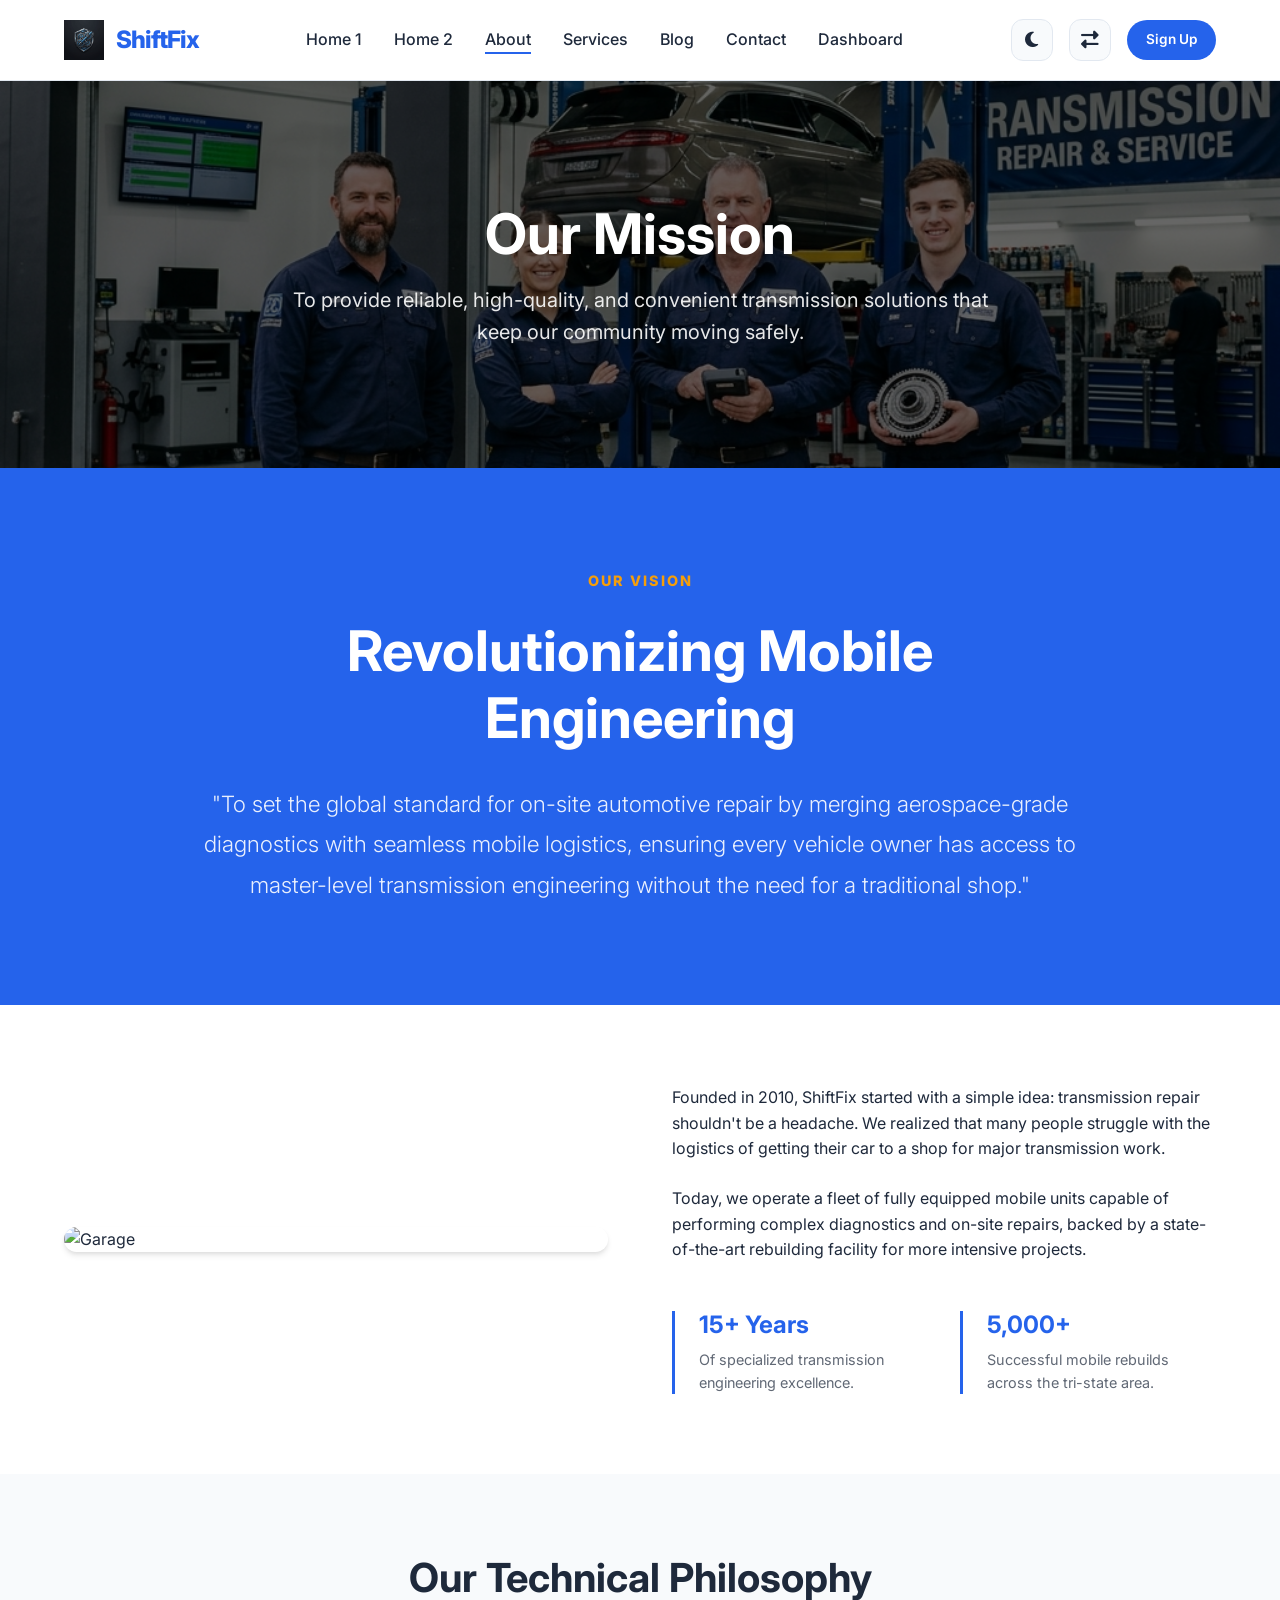
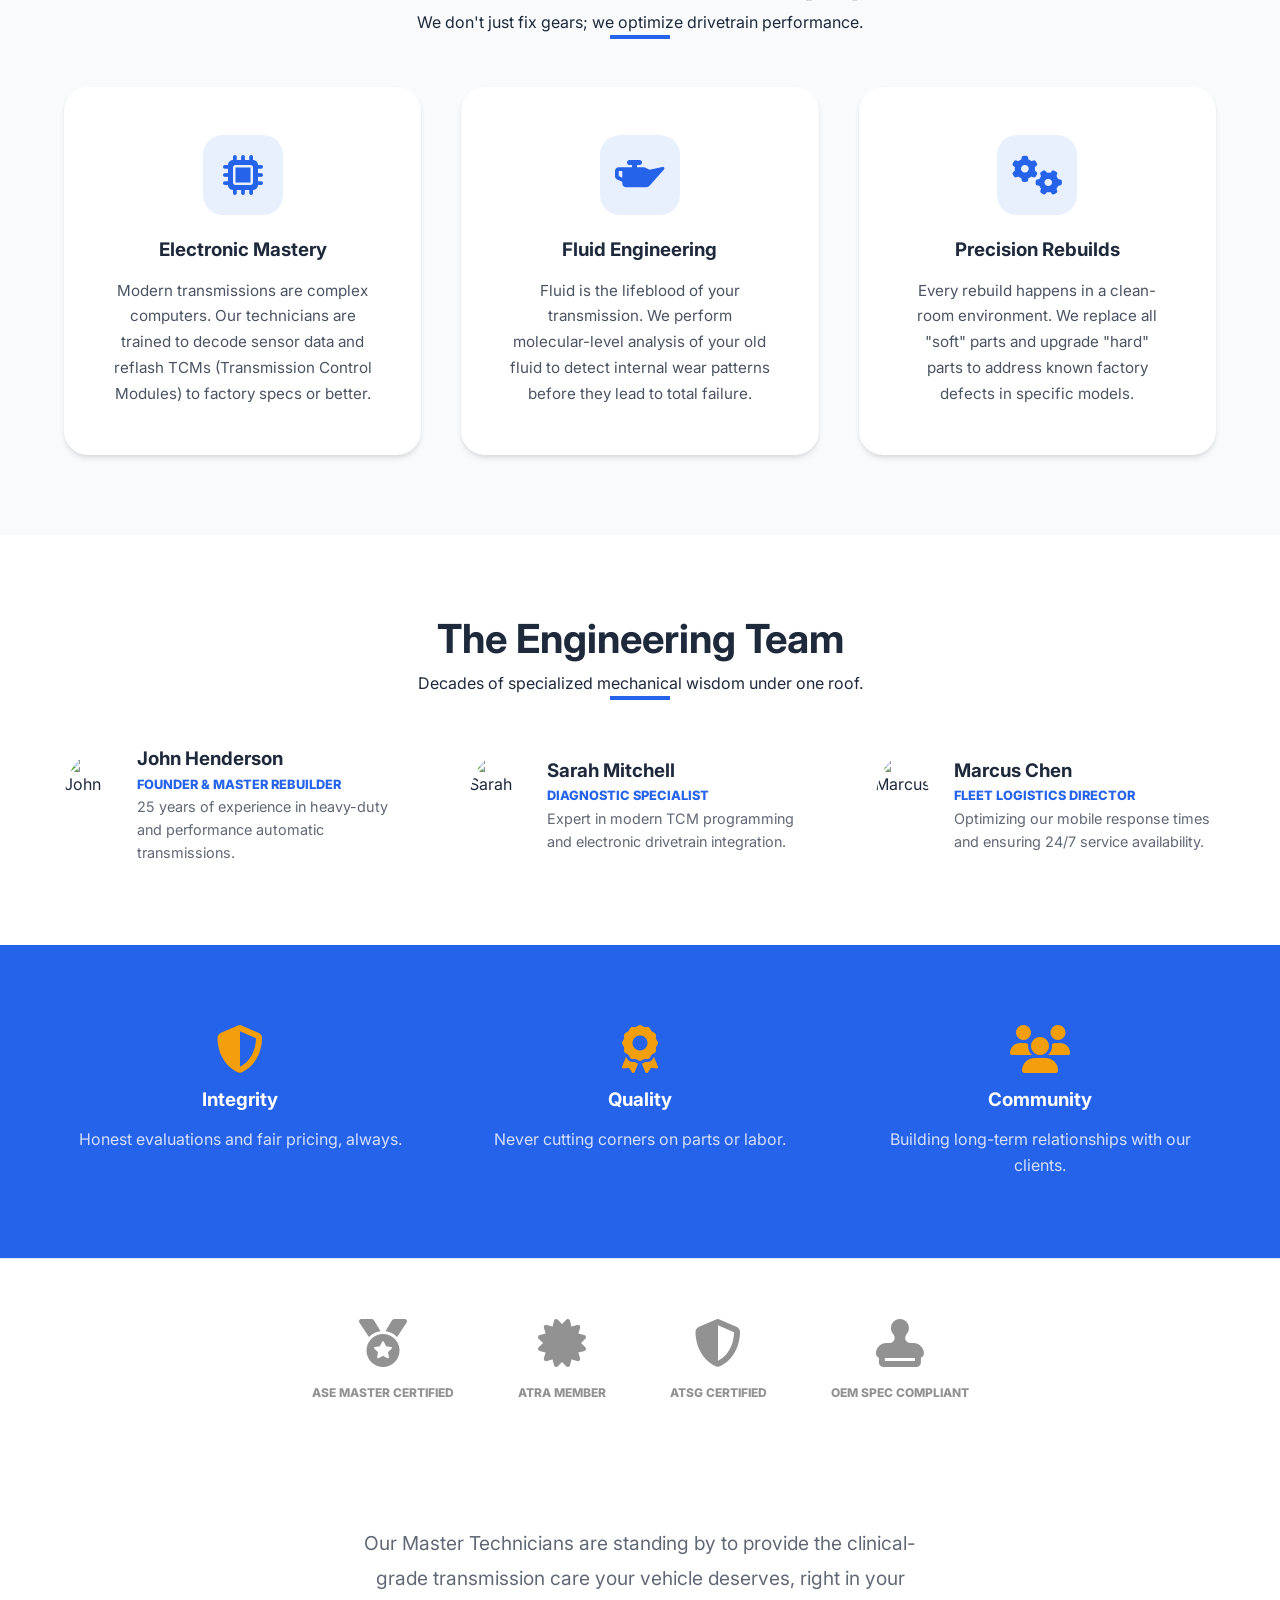
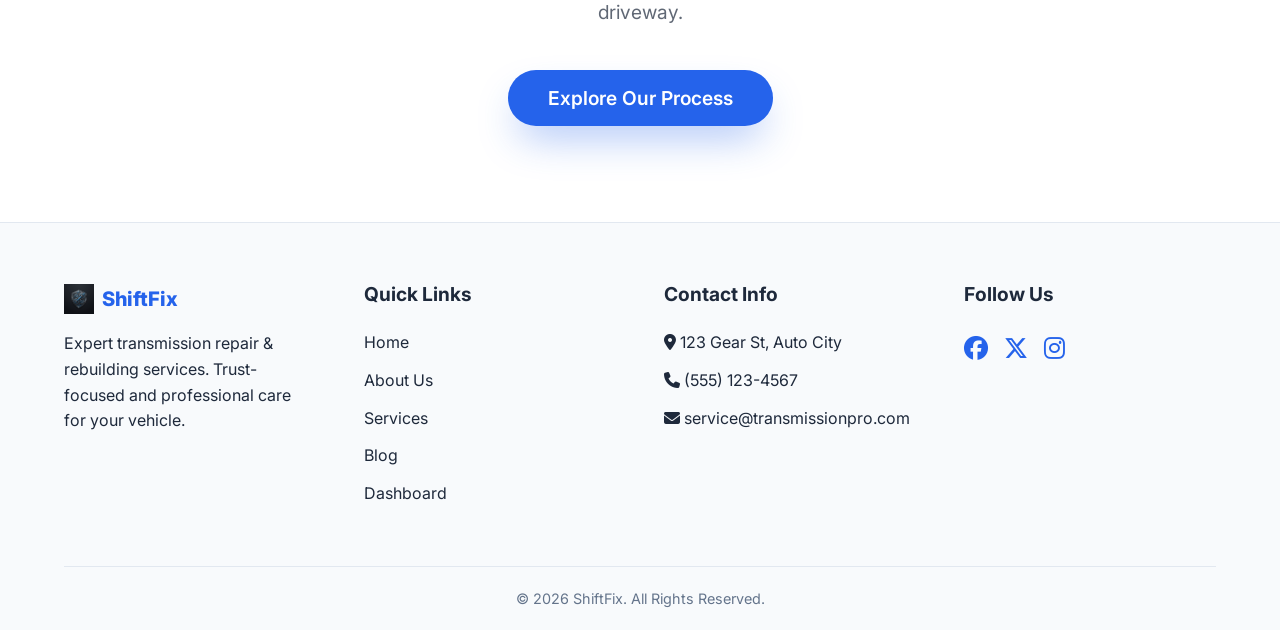
==== commit dbdf2fb6: "index" ====
--- a/about.html
+++ b/about.html
@@ -60,7 +60,7 @@
                         diagnostics and on-site repairs, backed by a state-of-the-art rebuilding facility for more
                         intensive projects.</p>
                     
-                    <div style="display: grid; grid-template-columns: 1fr 1fr; gap: 2rem; margin-top: 3rem;">
+                    <div class="stats-grid" style="display: grid; grid-template-columns: 1fr 1fr; gap: 2rem; margin-top: 3rem;">
                         <div style="border-left: 3px solid var(--primary-color); padding-left: 1.5rem;">
                             <h4 style="color: var(--primary-color); font-size: 1.5rem; margin-bottom: 0.5rem;">15+ Years</h4>
                             <p style="font-size: 0.9rem; opacity: 0.7;">Of specialized transmission engineering excellence.</p>
@@ -217,7 +217,7 @@
 
         <div style="text-align: center; margin: 4rem 0 6rem;">
             <p style="font-size: 1.2rem; opacity: 0.7; max-width: 600px; margin: 0 auto 2.5rem; line-height: 1.8;">Our Master Technicians are standing by to provide the clinical-grade transmission care your vehicle deserves, right in your driveway.</p>
-            <a href="services.html" class="btn btn-primary" style="padding: 1.5rem 4rem; font-size: 1.2rem; border-radius: 100px; box-shadow: 0 20px 40px -10px rgba(37, 99, 235, 0.4);">Explore Our Process</a>
+            <a href="services.html" class="btn btn-primary" style="padding: 0.8rem 2.5rem; font-size: 1.2rem; border-radius: 100px; box-shadow: 0 20px 40px -10px rgba(37, 99, 235, 0.4);">Explore Our Process</a>
         </div>
     </main>
 
--- a/css/style.css
+++ b/css/style.css
@@ -147,7 +147,7 @@
 
 @media (max-width: 767px) {
     .container {
-        padding: 0 1rem;
+        padding: 0 1.5rem;
     }
 }
 
@@ -156,7 +156,7 @@
     display: inline-flex;
     align-items: center;
     justify-content: center;
-    padding: 0.75rem 1.5rem;
+    padding: 0.5rem 1.1rem;
     border-radius: var(--border-radius);
     font-weight: 600;
     cursor: pointer;
@@ -340,12 +340,16 @@
     opacity: 0;
     visibility: hidden;
     transition: var(--transition);
-    z-index: 999;
-}
-
-.scroll-top.show {
-    opacity: 1;
-    visibility: visible;
+    z-index: 1001; /* Higher than footer and other elements */
+}
+
+@media (max-width: 767px) {
+    .scroll-top {
+        bottom: 1.5rem;
+        right: 1.5rem;
+        width: 40px;
+        height: 40px;
+    }
 }
 
 /* Theme & RTL Toggles */
@@ -503,6 +507,57 @@
     .nav-actions {
         gap: 0.25rem;
     }
+
+    /* Stack buttons on mobile */
+    .hero-btns, .cta-btns {
+        flex-direction: column !important;
+        width: 100%;
+    }
+
+    .hero-btns .btn, .cta-btns .btn {
+        width: 100%;
+    }
+
+    /* Why Choose Us Grid Fix */
+    .why-us-grid, .stats-grid {
+        grid-template-columns: 1fr !important;
+    }
+
+    /* Section Spacing */
+    section {
+        padding: 60px 0;
+    }
+}
+
+/* Tablet Optimizations */
+@media (min-width: 768px) and (max-width: 1023px) {
+    section {
+        padding: 80px 0;
+    }
+
+    #cta {
+        padding: 100px 0;
+    }
+
+    /* Estimator Tablet Fix */
+    .estimator-info, .estimator-form {
+        padding: 3rem !important;
+    }
+}
+
+/* Mobile Specific Fixes */
+@media (max-width: 767px) {
+    .estimator-info, .estimator-form {
+        padding: 2.5rem 1.5rem !important;
+    }
+    
+    .estimator-card {
+        border-radius: 20px !important;
+    }
+
+    .estimator-info h2 {
+        font-size: 2rem !important;
+    }
 }
 
 @media (max-width: 360px) {
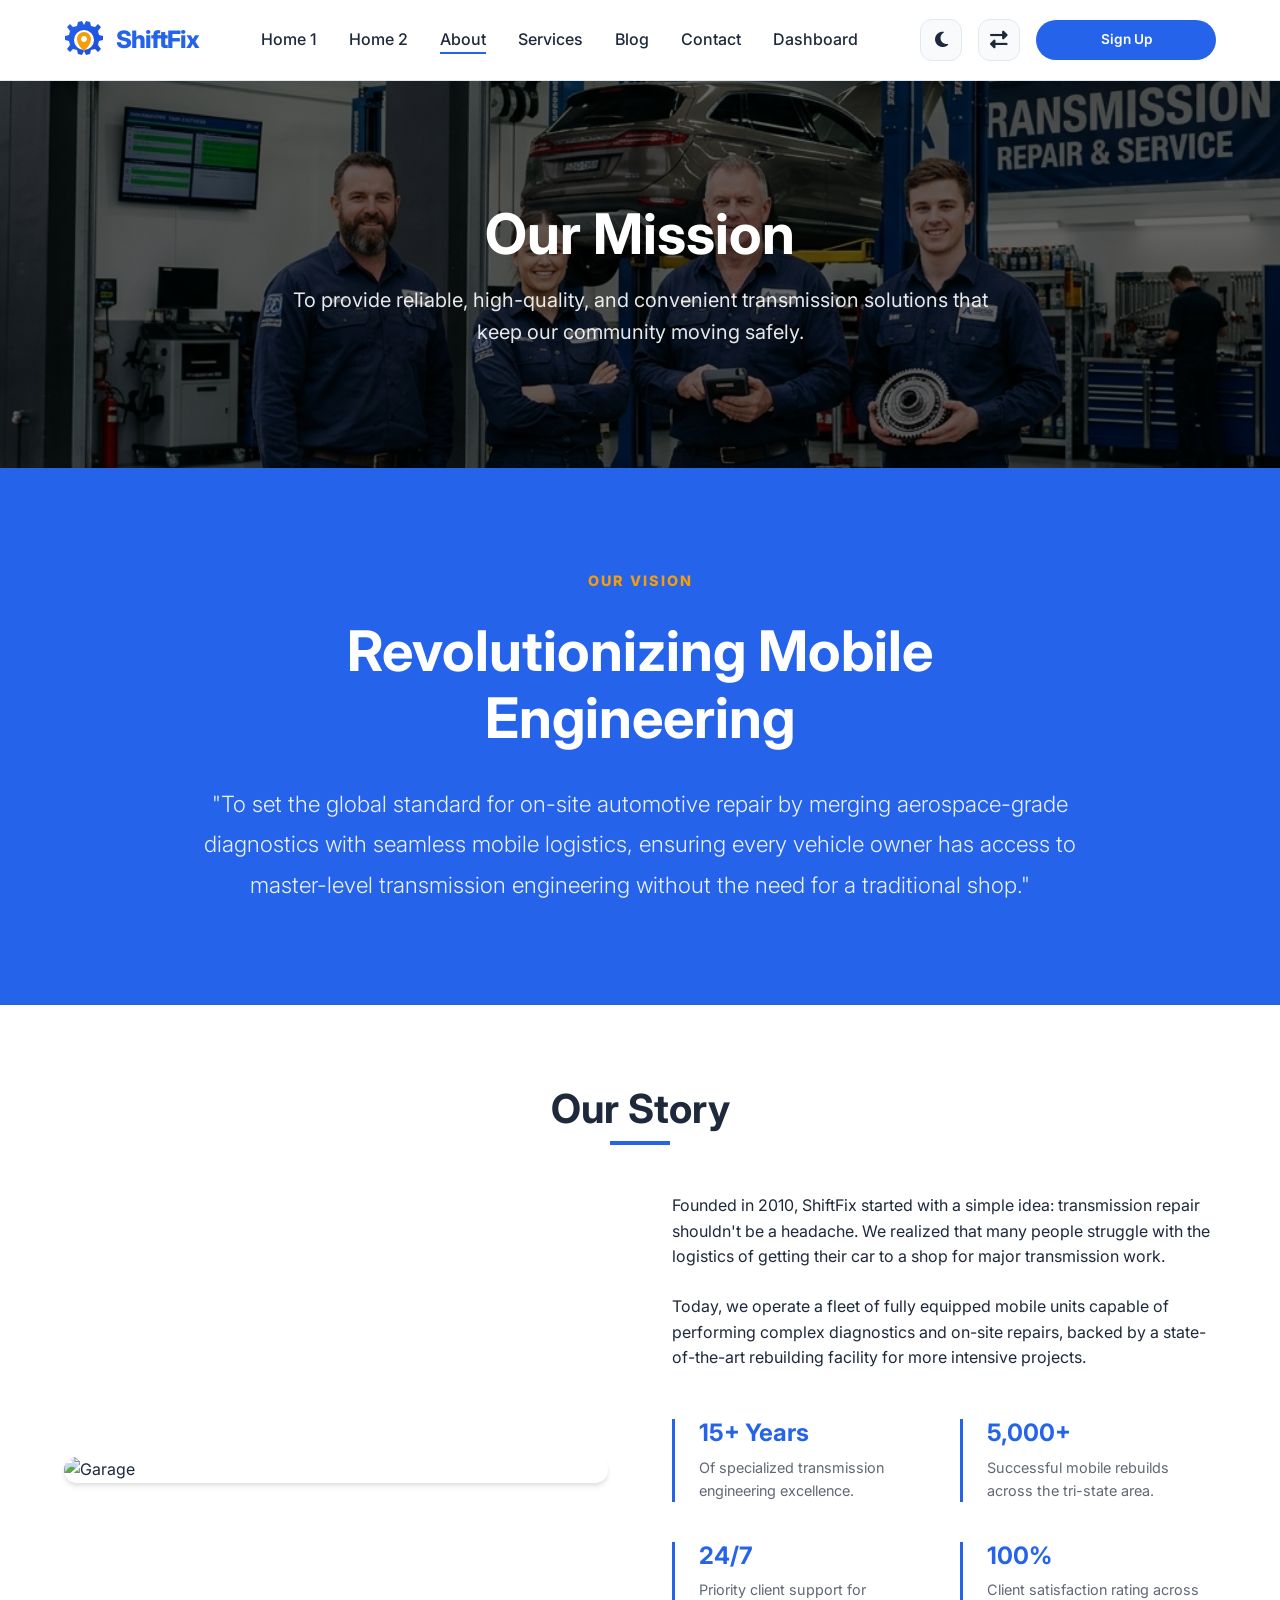
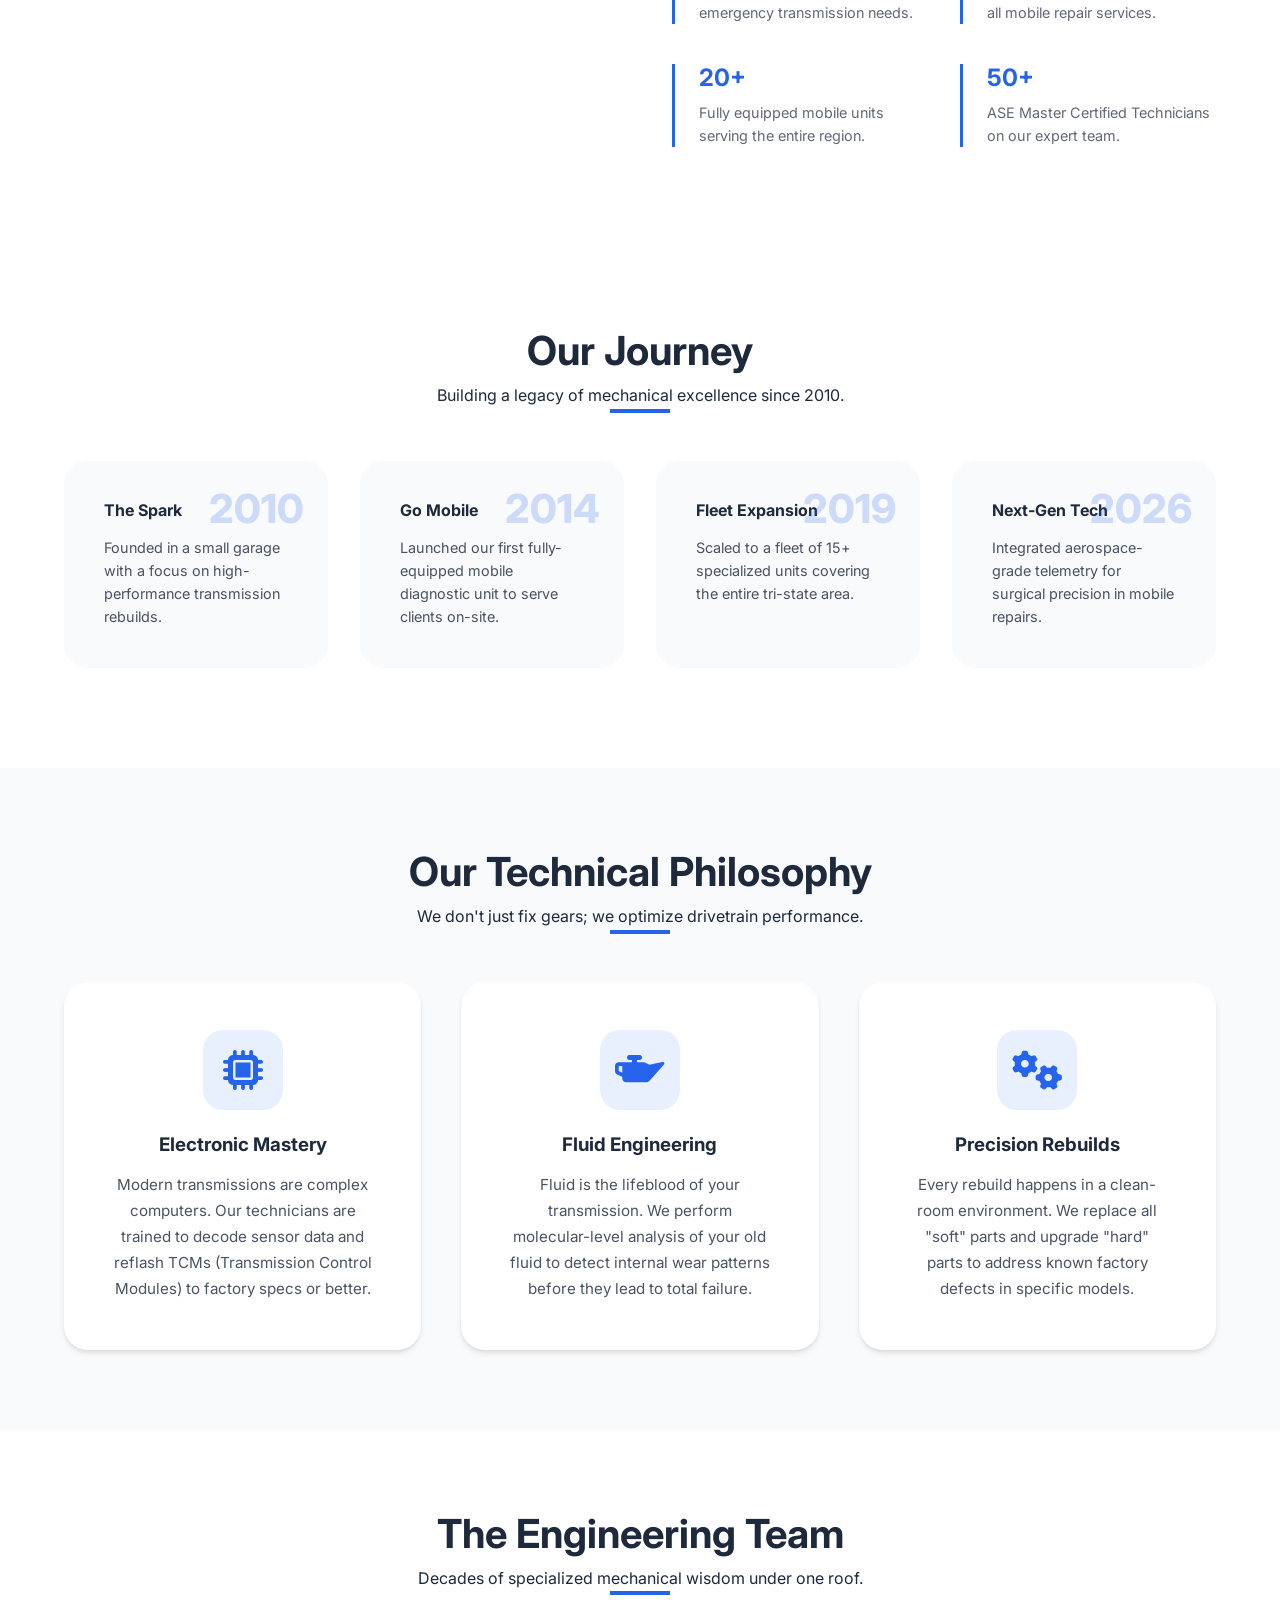
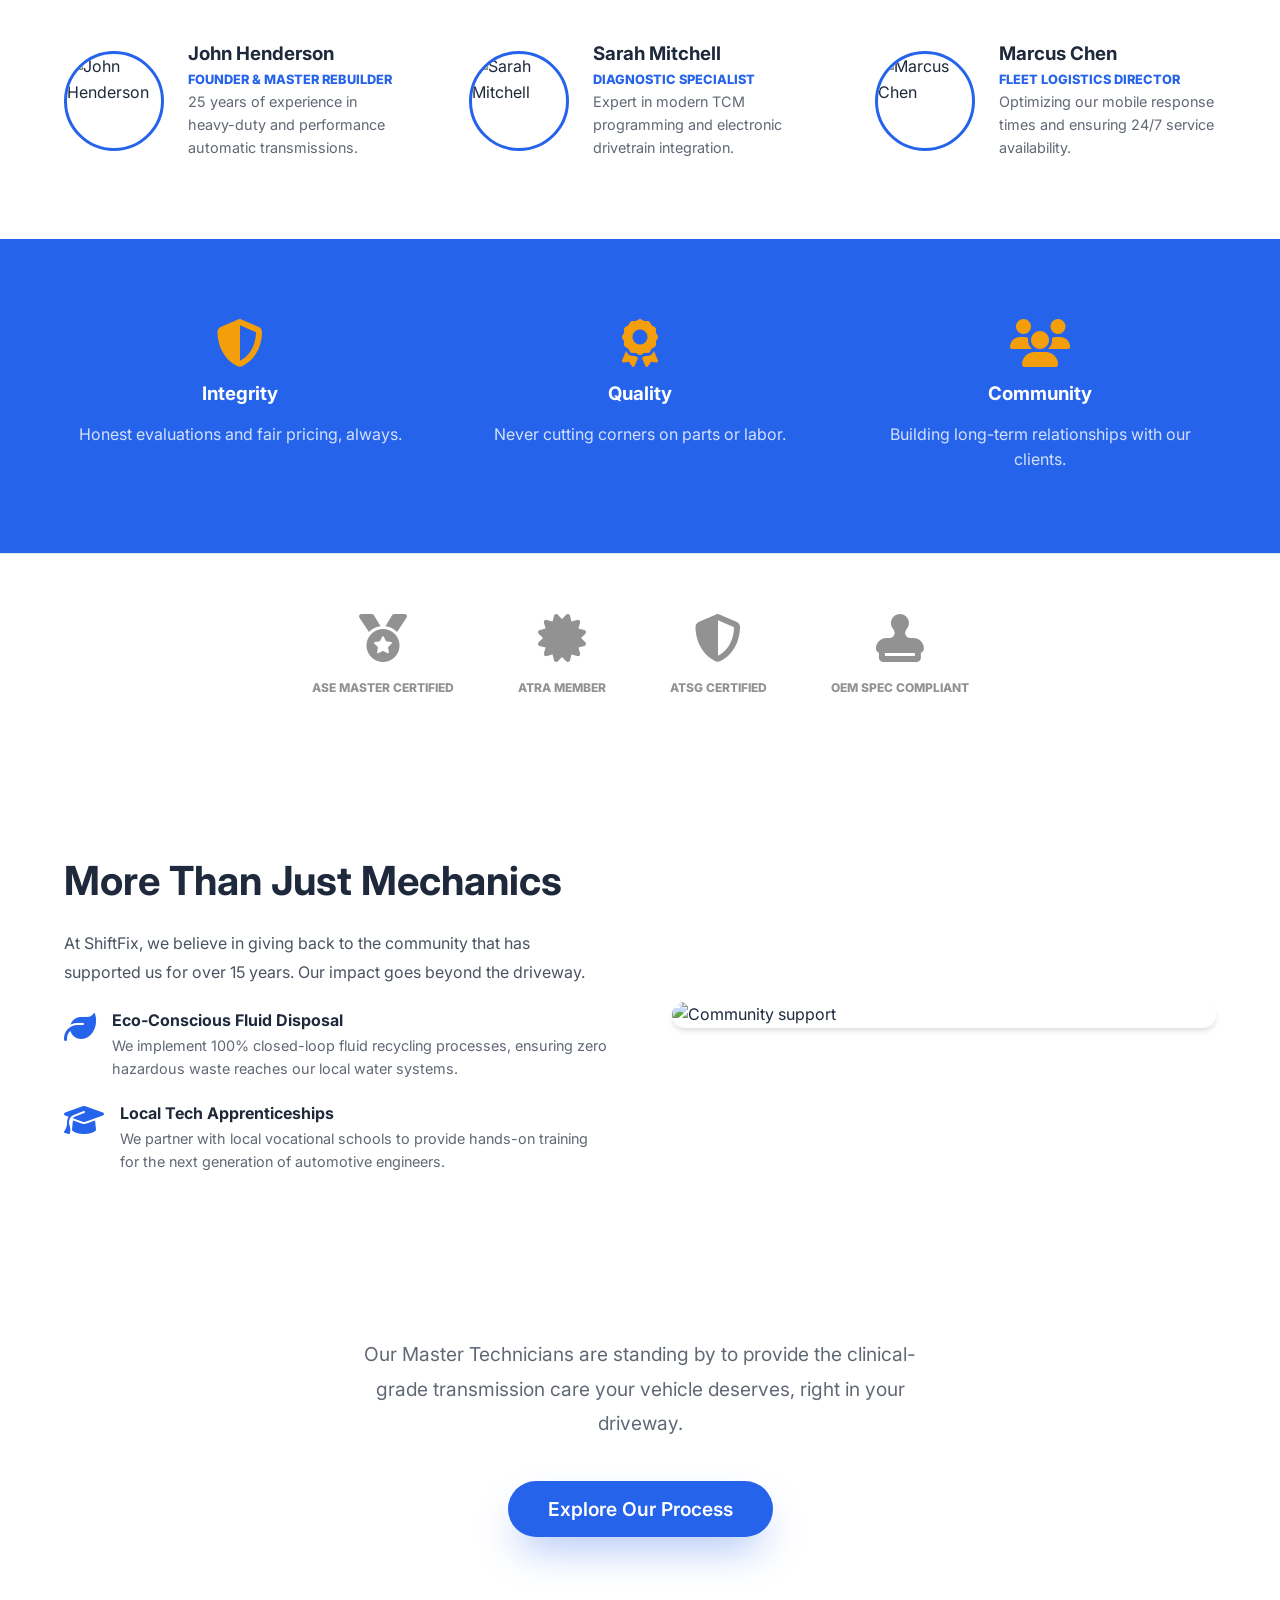
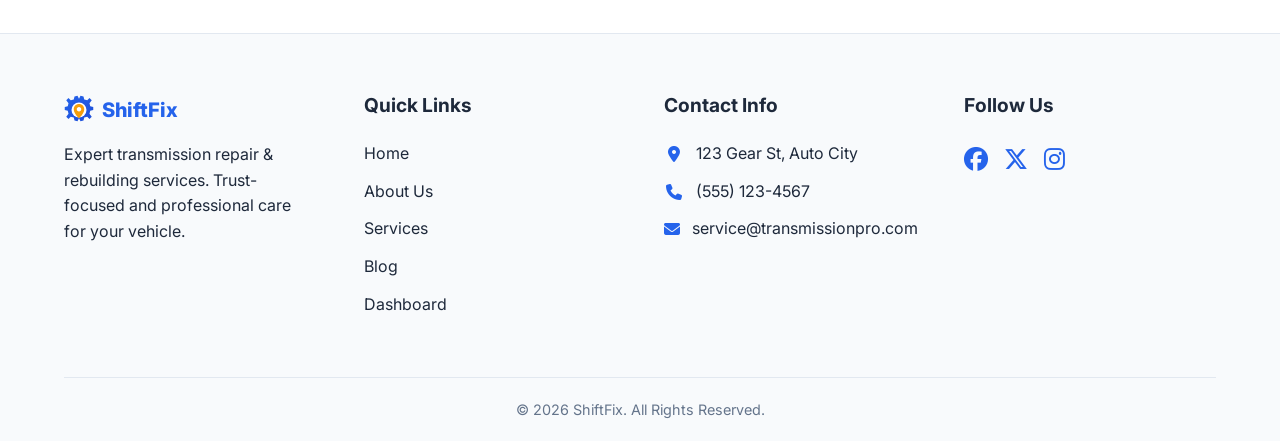
==== commit 0ca885c8: "dashboard" ====
--- a/about.html
+++ b/about.html
@@ -14,7 +14,7 @@
     <!-- Icons -->
     <link rel="stylesheet" href="https://cdnjs.cloudflare.com/ajax/libs/font-awesome/6.5.1/css/all.min.css">
     <!-- Favicon -->
-    <link rel="icon" type="image/png" href="assets/mechanical_logo.png">
+    <link rel="icon" type="image/svg+xml" href="assets/shiftfix_logo.svg">
     <!-- Styles -->
     <link rel="stylesheet" href="css/style.css">
 </head>
@@ -46,8 +46,12 @@
 
         <!-- Company Story -->
         <section id="story">
-            <div class="container"
-                style="display: grid; grid-template-columns: repeat(auto-fit, minmax(min(100%, 300px), 1fr)); gap: 4rem; align-items: center;">
+            <div class="container">
+                <div class="section-title">
+                    <h2>Our Story</h2>
+                    <div class="underline"></div>
+                </div>
+                <div style="display: grid; grid-template-columns: repeat(auto-fit, minmax(min(100%, 300px), 1fr)); gap: 4rem; align-items: center;">
                 <div class="story-image">
                     <img src="https://images.pexels.com/photos/32152042/pexels-photo-32152042.jpeg" alt="Garage"
                         style="border-radius: 20px; box-shadow: var(--shadow);">
@@ -60,7 +64,7 @@
                         diagnostics and on-site repairs, backed by a state-of-the-art rebuilding facility for more
                         intensive projects.</p>
                     
-                    <div class="stats-grid" style="display: grid; grid-template-columns: 1fr 1fr; gap: 2rem; margin-top: 3rem;">
+                    <div class="stats-grid" style="display: grid; grid-template-columns: repeat(auto-fit, minmax(180px, 1fr)); gap: 2.5rem 2rem; margin-top: 3rem;">
                         <div style="border-left: 3px solid var(--primary-color); padding-left: 1.5rem;">
                             <h4 style="color: var(--primary-color); font-size: 1.5rem; margin-bottom: 0.5rem;">15+ Years</h4>
                             <p style="font-size: 0.9rem; opacity: 0.7;">Of specialized transmission engineering excellence.</p>
@@ -69,6 +73,55 @@
                             <h4 style="color: var(--primary-color); font-size: 1.5rem; margin-bottom: 0.5rem;">5,000+</h4>
                             <p style="font-size: 0.9rem; opacity: 0.7;">Successful mobile rebuilds across the tri-state area.</p>
                         </div>
+                        <div style="border-left: 3px solid var(--primary-color); padding-left: 1.5rem;">
+                            <h4 style="color: var(--primary-color); font-size: 1.5rem; margin-bottom: 0.5rem;">24/7</h4>
+                            <p style="font-size: 0.9rem; opacity: 0.7;">Priority client support for emergency transmission needs.</p>
+                        </div>
+                        <div style="border-left: 3px solid var(--primary-color); padding-left: 1.5rem;">
+                            <h4 style="color: var(--primary-color); font-size: 1.5rem; margin-bottom: 0.5rem;">100%</h4>
+                            <p style="font-size: 0.9rem; opacity: 0.7;">Client satisfaction rating across all mobile repair services.</p>
+                        </div>
+                        <div style="border-left: 3px solid var(--primary-color); padding-left: 1.5rem;">
+                            <h4 style="color: var(--primary-color); font-size: 1.5rem; margin-bottom: 0.5rem;">20+</h4>
+                            <p style="font-size: 0.9rem; opacity: 0.7;">Fully equipped mobile units serving the entire region.</p>
+                        </div>
+                        <div style="border-left: 3px solid var(--primary-color); padding-left: 1.5rem;">
+                            <h4 style="color: var(--primary-color); font-size: 1.5rem; margin-bottom: 0.5rem;">50+</h4>
+                            <p style="font-size: 0.9rem; opacity: 0.7;">ASE Master Certified Technicians on our expert team.</p>
+                        </div>
+                    </div>
+                </div>
+            </div>
+        </section>
+        
+        <!-- Milestones -->
+        <section id="milestones" style="padding: 100px 0; background: var(--bg-color);">
+            <div class="container">
+                <div class="section-title">
+                    <h2>Our Journey</h2>
+                    <p>Building a legacy of mechanical excellence since 2010.</p>
+                    <div class="underline"></div>
+                </div>
+                <div style="display: grid; grid-template-columns: repeat(auto-fit, minmax(200px, 1fr)); gap: 2rem;">
+                    <div style="padding: 2.5rem; background: var(--card-bg); border-radius: 24px; position: relative;">
+                        <span style="font-size: 2.5rem; font-weight: 800; color: var(--primary-color); opacity: 0.2; position: absolute; top: 1rem; right: 1.5rem;">2010</span>
+                        <h4 style="margin-bottom: 1rem;">The Spark</h4>
+                        <p style="font-size: 0.9rem; opacity: 0.8; line-height: 1.6;">Founded in a small garage with a focus on high-performance transmission rebuilds.</p>
+                    </div>
+                    <div style="padding: 2.5rem; background: var(--card-bg); border-radius: 24px; position: relative;">
+                        <span style="font-size: 2.5rem; font-weight: 800; color: var(--primary-color); opacity: 0.2; position: absolute; top: 1rem; right: 1.5rem;">2014</span>
+                        <h4 style="margin-bottom: 1rem;">Go Mobile</h4>
+                        <p style="font-size: 0.9rem; opacity: 0.8; line-height: 1.6;">Launched our first fully-equipped mobile diagnostic unit to serve clients on-site.</p>
+                    </div>
+                    <div style="padding: 2.5rem; background: var(--card-bg); border-radius: 24px; position: relative;">
+                        <span style="font-size: 2.5rem; font-weight: 800; color: var(--primary-color); opacity: 0.2; position: absolute; top: 1rem; right: 1.5rem;">2019</span>
+                        <h4 style="margin-bottom: 1rem;">Fleet Expansion</h4>
+                        <p style="font-size: 0.9rem; opacity: 0.8; line-height: 1.6;">Scaled to a fleet of 15+ specialized units covering the entire tri-state area.</p>
+                    </div>
+                    <div style="padding: 2.5rem; background: var(--card-bg); border-radius: 24px; position: relative;">
+                        <span style="font-size: 2.5rem; font-weight: 800; color: var(--primary-color); opacity: 0.2; position: absolute; top: 1rem; right: 1.5rem;">2026</span>
+                        <h4 style="margin-bottom: 1rem;">Next-Gen Tech</h4>
+                        <p style="font-size: 0.9rem; opacity: 0.8; line-height: 1.6;">Integrated aerospace-grade telemetry for surgical precision in mobile repairs.</p>
                     </div>
                 </div>
             </div>
@@ -130,8 +183,8 @@
                 </div>
                 <div style="display: grid; grid-template-columns: repeat(auto-fit, minmax(min(100%, 300px), 1fr)); gap: 4rem;">
                     <div style="display: flex; gap: 1.5rem; align-items: center;">
-                        <img src="https://i.pravatar.cc/150?u=1" alt="John"
-                            style="width: 100px; height: 100px; border-radius: 50%; object-fit: cover;">
+                        <img src="https://images.pexels.com/photos/3822843/pexels-photo-3822843.jpeg" alt="John Henderson"
+                            style="width: 100px; height: 100px; border-radius: 50%; object-fit: cover; border: 3px solid var(--primary-color); flex-shrink: 0;">
                         <div>
                             <h3 style="margin-bottom: 0.25rem;">John Henderson</h3>
                             <p
@@ -142,8 +195,8 @@
                         </div>
                     </div>
                     <div style="display: flex; gap: 1.5rem; align-items: center;">
-                        <img src="https://i.pravatar.cc/150?u=2" alt="Sarah"
-                            style="width: 100px; height: 100px; border-radius: 50%; object-fit: cover;">
+                        <img src="https://images.pexels.com/photos/3861969/pexels-photo-3861969.jpeg" alt="Sarah Mitchell"
+                            style="width: 100px; height: 100px; border-radius: 50%; object-fit: cover; border: 3px solid var(--primary-color); flex-shrink: 0;">
                         <div>
                             <h3 style="margin-bottom: 0.25rem;">Sarah Mitchell</h3>
                             <p
@@ -154,8 +207,8 @@
                         </div>
                     </div>
                     <div style="display: flex; gap: 1.5rem; align-items: center;">
-                        <img src="https://i.pravatar.cc/150?u=3" alt="Marcus"
-                            style="width: 100px; height: 100px; border-radius: 50%; object-fit: cover;">
+                        <img src="https://images.pexels.com/photos/3184405/pexels-photo-3184405.jpeg" alt="Marcus Chen"
+                            style="width: 100px; height: 100px; border-radius: 50%; object-fit: cover; border: 3px solid var(--primary-color); flex-shrink: 0;">
                         <div>
                             <h3 style="margin-bottom: 0.25rem;">Marcus Chen</h3>
                             <p
@@ -215,6 +268,35 @@
             </div>
         </section>
 
+        <!-- Community & Impact -->
+        <section id="community" style="padding: 100px 0; background: var(--bg-color);">
+            <div class="container" style="display: grid; grid-template-columns: repeat(auto-fit, minmax(min(100%, 450px), 1fr)); gap: 4rem; align-items: center;">
+                <div class="impact-text">
+                    <h2 style="font-size: 2.5rem; margin-bottom: 1.5rem;">More Than Just Mechanics</h2>
+                    <p style="margin-bottom: 1.5rem; line-height: 1.8; opacity: 0.8;">At ShiftFix, we believe in giving back to the community that has supported us for over 15 years. Our impact goes beyond the driveway.</p>
+                    <div style="display: grid; gap: 1.5rem;">
+                        <div style="display: flex; gap: 1rem;">
+                            <div style="color: var(--primary-color);"><i class="fas fa-leaf fa-2x"></i></div>
+                            <div>
+                                <h4 style="margin-bottom: 0.25rem;">Eco-Conscious Fluid Disposal</h4>
+                                <p style="font-size: 0.9rem; opacity: 0.7;">We implement 100% closed-loop fluid recycling processes, ensuring zero hazardous waste reaches our local water systems.</p>
+                            </div>
+                        </div>
+                        <div style="display: flex; gap: 1rem;">
+                            <div style="color: var(--primary-color);"><i class="fas fa-graduation-cap fa-2x"></i></div>
+                            <div>
+                                <h4 style="margin-bottom: 0.25rem;">Local Tech Apprenticeships</h4>
+                                <p style="font-size: 0.9rem; opacity: 0.7;">We partner with local vocational schools to provide hands-on training for the next generation of automotive engineers.</p>
+                            </div>
+                        </div>
+                    </div>
+                </div>
+                <div class="impact-image">
+                    <img src="https://images.pexels.com/photos/8986045/pexels-photo-8986045.jpeg" alt="Community support" style="border-radius: 30px; box-shadow: var(--shadow);">
+                </div>
+            </div>
+        </section>
+
         <div style="text-align: center; margin: 4rem 0 6rem;">
             <p style="font-size: 1.2rem; opacity: 0.7; max-width: 600px; margin: 0 auto 2.5rem; line-height: 1.8;">Our Master Technicians are standing by to provide the clinical-grade transmission care your vehicle deserves, right in your driveway.</p>
             <a href="services.html" class="btn btn-primary" style="padding: 0.8rem 2.5rem; font-size: 1.2rem; border-radius: 100px; box-shadow: 0 20px 40px -10px rgba(37, 99, 235, 0.4);">Explore Our Process</a>
--- a/css/style.css
+++ b/css/style.css
@@ -30,12 +30,12 @@
 
 /* Dark Mode Overrides */
 [data-theme='dark'] {
-    --bg-color: #0f172a;
+    --bg-color: #000000;
     --text-color: #f8fafc;
-    --card-bg: #1e293b;
-    --border-color: #334155;
-    --header-bg: rgba(15, 23, 42, 0.8);
-    --shadow: 0 10px 15px -3px rgba(0, 0, 0, 0.3);
+    --card-bg: #111111;
+    --border-color: #222222;
+    --header-bg: rgba(0, 0, 0, 0.8);
+    --shadow: 0 10px 15px -3px rgba(0, 0, 0, 0.5);
 }
 
 /* RTL Overrides & Logical Properties */
@@ -90,7 +90,7 @@
 
 /* Logical Properties for Modern Browsers */
 .btn, .service-card, .footer-col, .step {
-    text-align: start;
+    text-align: center;
 }
 
 /* Global Styles */
@@ -156,14 +156,17 @@
     display: inline-flex;
     align-items: center;
     justify-content: center;
-    padding: 0.5rem 1.1rem;
-    border-radius: var(--border-radius);
+    padding: 0.8rem 2rem;
+    border-radius: 50px;
     font-weight: 600;
     cursor: pointer;
     border: none;
     transition: var(--transition);
     font-family: inherit;
     gap: 0.5rem;
+    min-width: 180px;
+    font-size: 1rem;
+    white-space: nowrap;
 }
 
 .btn-primary {
@@ -204,6 +207,17 @@
     background-color: var(--primary-color);
     color: white;
     border-color: var(--primary-color);
+}
+
+.btn-white {
+    background-color: transparent;
+    border: 2px solid white;
+    color: white;
+}
+
+.btn-white:hover {
+    background-color: white;
+    color: var(--primary-color);
 }
 
 /* Header */
@@ -306,6 +320,14 @@
     margin-bottom: 3rem;
 }
 
+.footer-col {
+    text-align: left;
+}
+
+.footer-col ul {
+    padding: 0;
+}
+
 .footer-col h4 {
     margin-bottom: 1.5rem;
     font-size: 1.2rem;
@@ -313,6 +335,17 @@
 
 .footer-col ul li {
     margin-bottom: 0.75rem;
+    display: flex;
+    align-items: center;
+    justify-content: flex-start;
+    gap: 0.75rem;
+}
+
+.footer-col ul li i {
+    width: 20px;
+    color: var(--primary-color);
+    display: flex;
+    justify-content: center;
 }
 
 .footer-bottom {
@@ -340,7 +373,20 @@
     opacity: 0;
     visibility: hidden;
     transition: var(--transition);
-    z-index: 1001; /* Higher than footer and other elements */
+    z-index: 1001;
+    box-shadow: var(--shadow);
+}
+
+.scroll-top.show {
+    opacity: 1;
+    visibility: visible;
+    transform: translateY(0);
+}
+
+.scroll-top:hover {
+    background-color: var(--secondary-color);
+    transform: translateY(-5px);
+    box-shadow: 0 10px 20px rgba(0, 0, 0, 0.2);
 }
 
 @media (max-width: 767px) {
@@ -384,7 +430,7 @@
     width: 100%;
     height: 0;
     background-color: var(--bg-color);
-    overflow: hidden;
+    overflow-y: auto;
     transition: var(--transition);
     z-index: 999;
     border-bottom: 1px solid var(--border-color);
@@ -393,8 +439,9 @@
 }
 
 .mobile-menu.active {
-    height: calc(100vh - 80px);
-    padding: 2rem;
+    height: auto;
+    max-height: calc(100vh - 80px);
+    padding: 2rem 1.5rem;
     visibility: visible;
     opacity: 1;
 }
@@ -402,13 +449,24 @@
 .mobile-menu ul {
     display: flex;
     flex-direction: column;
-    gap: 1.5rem;
+    gap: 1rem;
     align-items: center;
 }
 
 .mobile-menu ul li a {
     font-size: 1.5rem;
     font-weight: 600;
+    transition: var(--transition);
+    padding: 0.5rem 1.5rem;
+    border-radius: 12px;
+    display: block;
+    width: 100%;
+}
+
+.mobile-menu ul li a.active {
+    color: var(--primary-color);
+    background: rgba(37, 99, 235, 0.1);
+    border-left: 4px solid var(--primary-color);
 }
 
 .mobile-ctas {
@@ -442,6 +500,14 @@
     filter: drop-shadow(0 0 10px rgba(37, 99, 235, 0.6));
 }
 
+.card-hover:hover {
+    transform: translateY(-5px);
+    box-shadow: 0 10px 25px rgba(0, 0, 0, 0.1);
+    border-color: var(--primary-color) !important;
+    background: var(--card-bg) !important;
+}
+
+
 /* Utilities */
 .d-none-mobile {
     display: flex;
@@ -530,13 +596,28 @@
 }
 
 /* Tablet Optimizations */
-@media (min-width: 768px) and (max-width: 1023px) {
+@media (min-width: 768px) and (max-width: 1024px) {
+    .footer-grid {
+        grid-template-columns: 1.2fr 0.8fr 1.5fr 0.8fr;
+        gap: 1.5rem;
+    }
+    
+    .footer-col p, .footer-col ul li {
+        font-size: 0.9rem;
+    }
+    
     section {
         padding: 80px 0;
     }
 
     #cta {
         padding: 100px 0;
+    }
+
+    /* Constrain large images on tablet */
+    .tech-image, .why-us-image {
+        max-width: 700px;
+        margin: 0 auto 4rem;
     }
 
     /* Estimator Tablet Fix */
@@ -558,6 +639,21 @@
     .estimator-info h2 {
         font-size: 2rem !important;
     }
+
+    /* Fix badge overflow on mobile */
+    .tech-image {
+        margin-bottom: 3rem;
+    }
+    
+    .tech-image div {
+        right: 0 !important;
+        bottom: -20px !important;
+        padding: 1rem !important;
+    }
+    
+    .tech-image div h4 {
+        font-size: 1.1rem !important;
+    }
 }
 
 @media (max-width: 360px) {
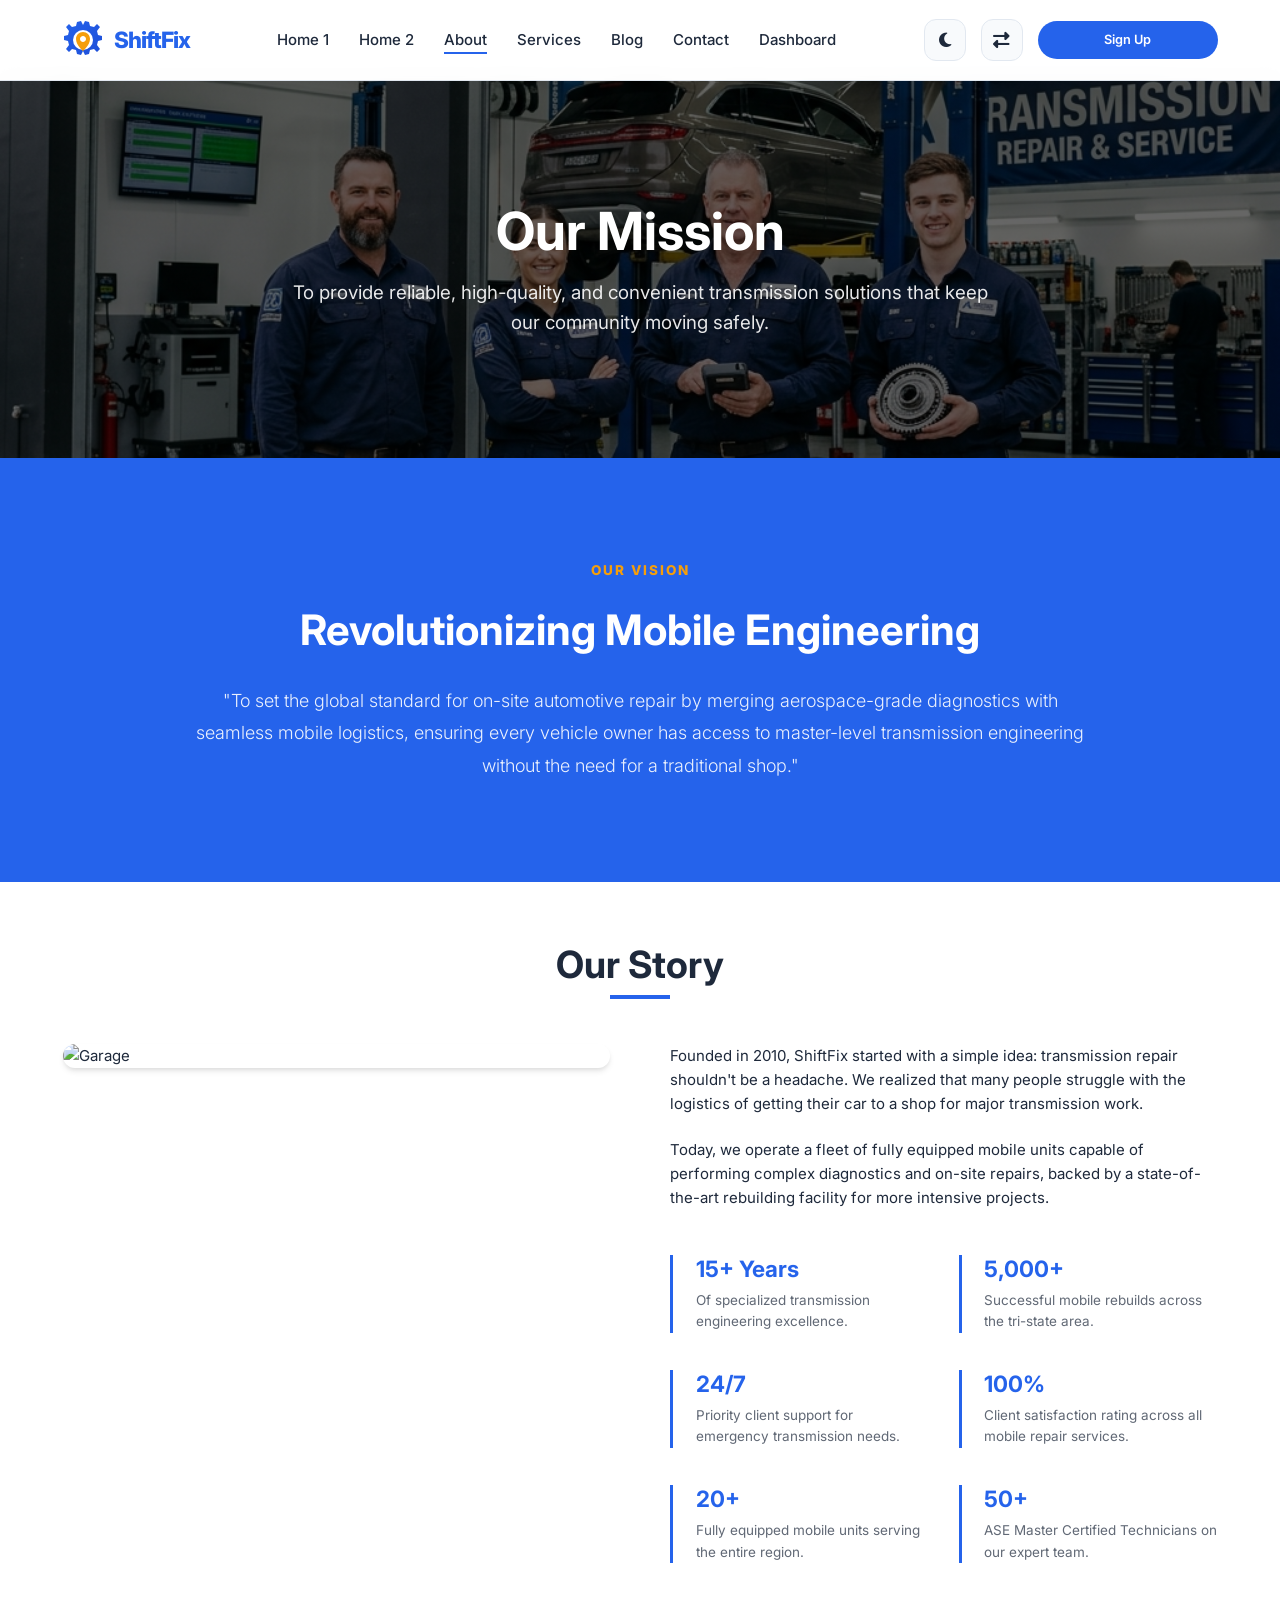
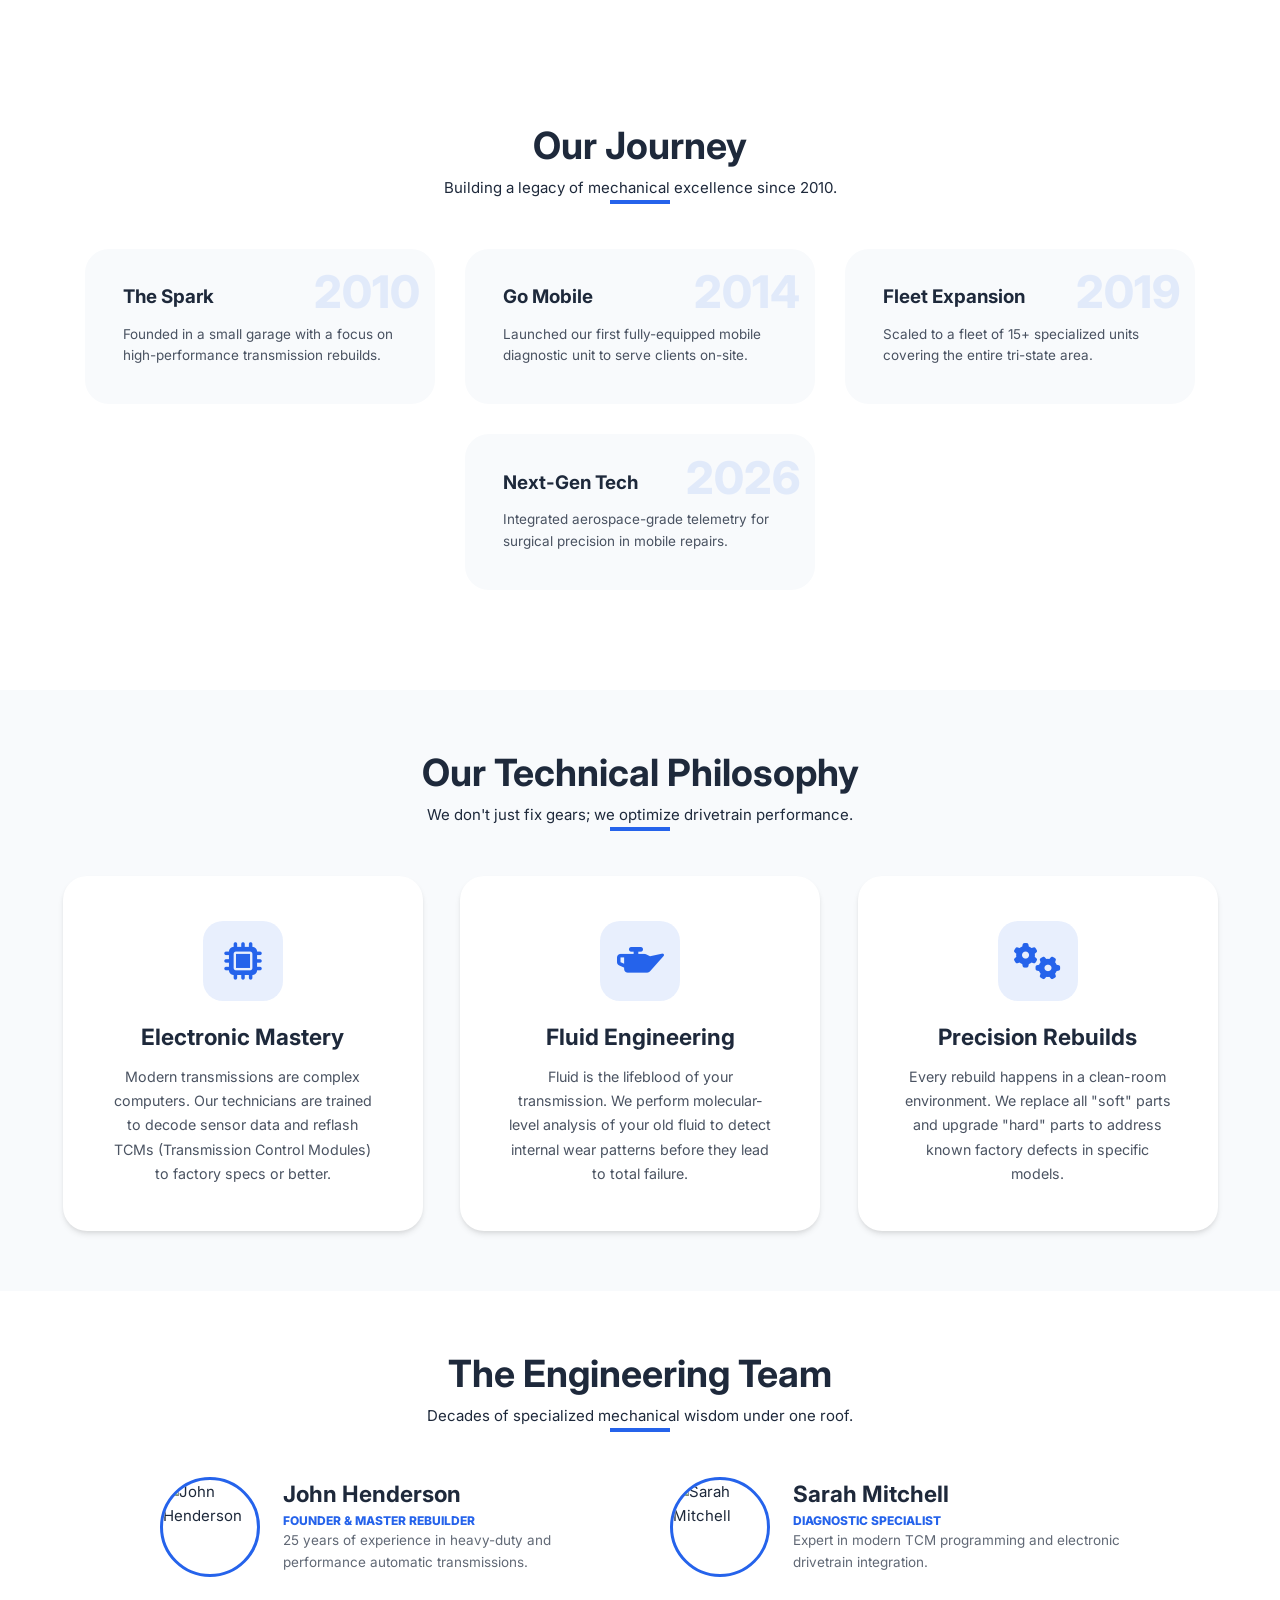
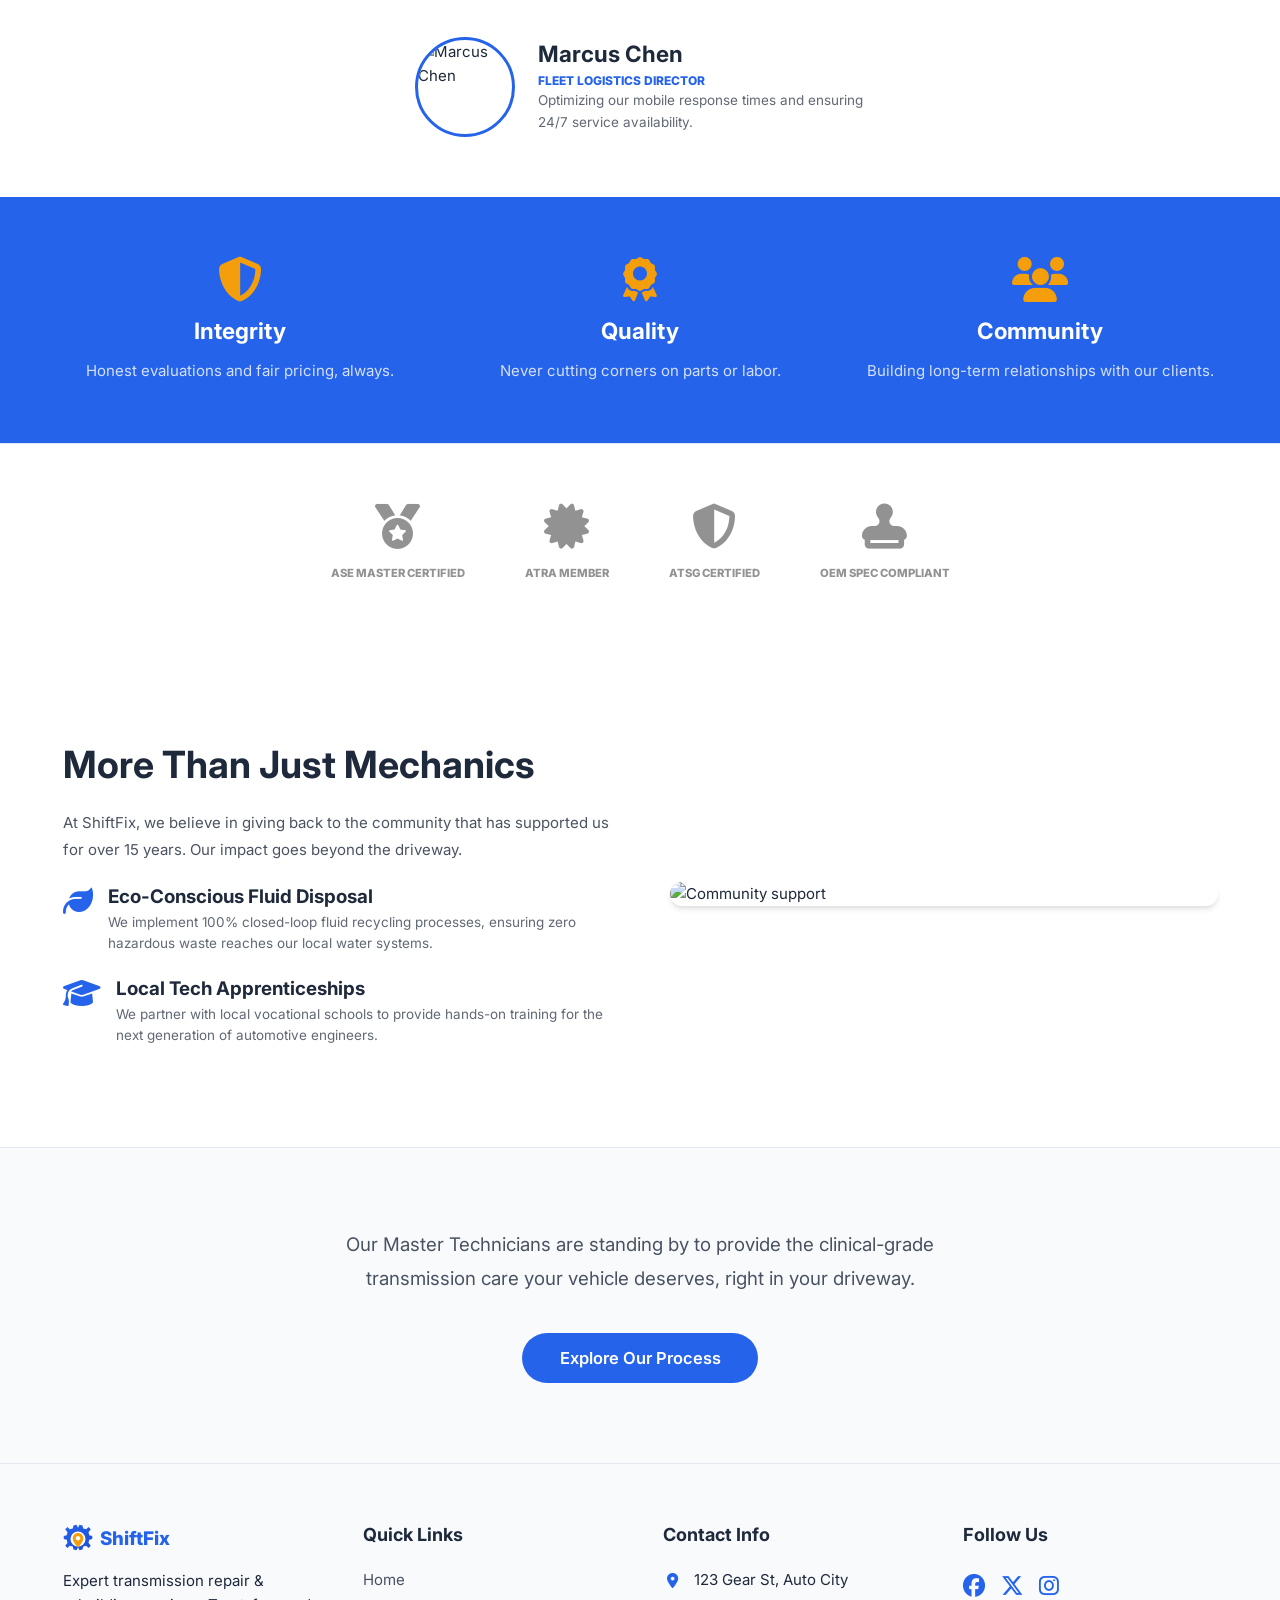
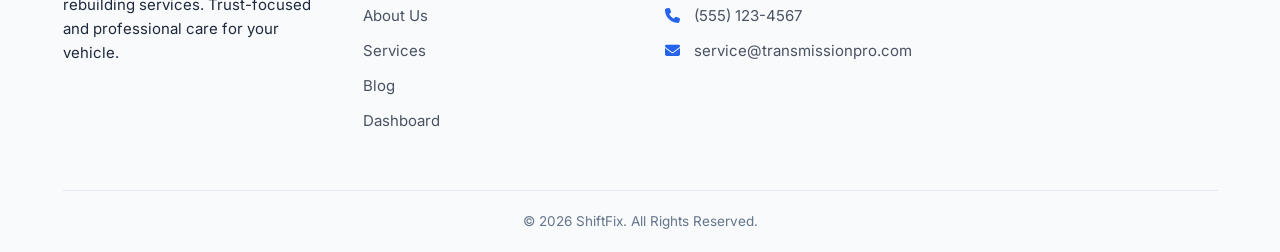
==== commit c1073d37: "dashboard" ====
--- a/about.html
+++ b/about.html
@@ -38,8 +38,8 @@
             <div class="container">
                 <div style="max-width: 900px; margin: 0 auto;">
                     <span style="color: var(--secondary-color); font-weight: 800; text-transform: uppercase; letter-spacing: 2px; font-size: 0.9rem;">OUR VISION</span>
-                    <h2 style="font-size: 3.5rem; margin-top: 1.5rem; margin-bottom: 2rem; color: white; font-family: var(--font-display);">Revolutionizing Mobile Engineering</h2>
-                    <p style="font-size: 1.4rem; line-height: 1.8; opacity: 0.9; font-weight: 300;">"To set the global standard for on-site automotive repair by merging aerospace-grade diagnostics with seamless mobile logistics, ensuring every vehicle owner has access to master-level transmission engineering without the need for a traditional shop."</p>
+                    <h2 style="font-size: 2.8rem; margin-top: 1.5rem; margin-bottom: 2rem; color: white; font-family: var(--font-display);">Revolutionizing Mobile Engineering</h2>
+                    <p style="font-size: 1.2rem; line-height: 1.8; opacity: 0.9; font-weight: 300;">"To set the global standard for on-site automotive repair by merging aerospace-grade diagnostics with seamless mobile logistics, ensuring every vehicle owner has access to master-level transmission engineering without the need for a traditional shop."</p>
                 </div>
             </div>
         </section>
@@ -51,10 +51,10 @@
                     <h2>Our Story</h2>
                     <div class="underline"></div>
                 </div>
-                <div style="display: grid; grid-template-columns: repeat(auto-fit, minmax(min(100%, 300px), 1fr)); gap: 4rem; align-items: center;">
+                <div style="display: grid; grid-template-columns: repeat(auto-fit, minmax(min(100%, 400px), 1fr)); gap: 4rem; align-items: flex-start;">
                 <div class="story-image">
                     <img src="https://images.pexels.com/photos/32152042/pexels-photo-32152042.jpeg" alt="Garage"
-                        style="border-radius: 20px; box-shadow: var(--shadow);">
+                        style="width: 100%; border-radius: 20px; box-shadow: var(--shadow);">
                 </div>
                 <div class="story-text">
                     <p style="margin-bottom: 1.5rem;">Founded in 2010, ShiftFix started with a simple idea: transmission
@@ -102,24 +102,24 @@
                     <p>Building a legacy of mechanical excellence since 2010.</p>
                     <div class="underline"></div>
                 </div>
-                <div style="display: grid; grid-template-columns: repeat(auto-fit, minmax(200px, 1fr)); gap: 2rem;">
-                    <div style="padding: 2.5rem; background: var(--card-bg); border-radius: 24px; position: relative;">
-                        <span style="font-size: 2.5rem; font-weight: 800; color: var(--primary-color); opacity: 0.2; position: absolute; top: 1rem; right: 1.5rem;">2010</span>
+                <div class="journey-grid" style="display: flex; flex-wrap: wrap; gap: 2rem; justify-content: center;">
+                    <div style="padding: 2.5rem; background: var(--card-bg); border-radius: 24px; position: relative; flex: 1 1 280px; max-width: 350px;">
+                        <span style="font-size: 3rem; font-weight: 800; color: var(--primary-color); opacity: 0.1; position: absolute; top: 0.5rem; right: 1rem; z-index: 1;">2010</span>
                         <h4 style="margin-bottom: 1rem;">The Spark</h4>
                         <p style="font-size: 0.9rem; opacity: 0.8; line-height: 1.6;">Founded in a small garage with a focus on high-performance transmission rebuilds.</p>
                     </div>
-                    <div style="padding: 2.5rem; background: var(--card-bg); border-radius: 24px; position: relative;">
-                        <span style="font-size: 2.5rem; font-weight: 800; color: var(--primary-color); opacity: 0.2; position: absolute; top: 1rem; right: 1.5rem;">2014</span>
+                    <div style="padding: 2.5rem; background: var(--card-bg); border-radius: 24px; position: relative; flex: 1 1 280px; max-width: 350px;">
+                        <span style="font-size: 3rem; font-weight: 800; color: var(--primary-color); opacity: 0.1; position: absolute; top: 0.5rem; right: 1rem; z-index: 1;">2014</span>
                         <h4 style="margin-bottom: 1rem;">Go Mobile</h4>
                         <p style="font-size: 0.9rem; opacity: 0.8; line-height: 1.6;">Launched our first fully-equipped mobile diagnostic unit to serve clients on-site.</p>
                     </div>
-                    <div style="padding: 2.5rem; background: var(--card-bg); border-radius: 24px; position: relative;">
-                        <span style="font-size: 2.5rem; font-weight: 800; color: var(--primary-color); opacity: 0.2; position: absolute; top: 1rem; right: 1.5rem;">2019</span>
+                    <div style="padding: 2.5rem; background: var(--card-bg); border-radius: 24px; position: relative; flex: 1 1 280px; max-width: 350px;">
+                        <span style="font-size: 3rem; font-weight: 800; color: var(--primary-color); opacity: 0.1; position: absolute; top: 0.5rem; right: 1rem; z-index: 1;">2019</span>
                         <h4 style="margin-bottom: 1rem;">Fleet Expansion</h4>
                         <p style="font-size: 0.9rem; opacity: 0.8; line-height: 1.6;">Scaled to a fleet of 15+ specialized units covering the entire tri-state area.</p>
                     </div>
-                    <div style="padding: 2.5rem; background: var(--card-bg); border-radius: 24px; position: relative;">
-                        <span style="font-size: 2.5rem; font-weight: 800; color: var(--primary-color); opacity: 0.2; position: absolute; top: 1rem; right: 1.5rem;">2026</span>
+                    <div style="padding: 2.5rem; background: var(--card-bg); border-radius: 24px; position: relative; flex: 1 1 280px; max-width: 350px;">
+                        <span style="font-size: 3rem; font-weight: 800; color: var(--primary-color); opacity: 0.1; position: absolute; top: 0.5rem; right: 1rem; z-index: 1;">2026</span>
                         <h4 style="margin-bottom: 1rem;">Next-Gen Tech</h4>
                         <p style="font-size: 0.9rem; opacity: 0.8; line-height: 1.6;">Integrated aerospace-grade telemetry for surgical precision in mobile repairs.</p>
                     </div>
@@ -135,8 +135,8 @@
                     <p>We don't just fix gears; we optimize drivetrain performance.</p>
                     <div class="underline"></div>
                 </div>
-                <div style="display: grid; grid-template-columns: repeat(auto-fit, minmax(min(100%, 280px), 1fr)); gap: 2.5rem;">
-                    <div style="padding: 3rem; background: var(--bg-color); border-radius: 24px; text-align: center; box-shadow: var(--shadow); transition: var(--transition);"
+                <div style="display: flex; flex-wrap: wrap; gap: 2.5rem; justify-content: center;">
+                    <div style="padding: 3rem; background: var(--bg-color); border-radius: 24px; text-align: center; box-shadow: var(--shadow); transition: var(--transition); flex: 1 1 320px; max-width: 400px;"
                         class="card-hover">
                         <div
                             style="width: 80px; height: 80px; background: rgba(37, 99, 235, 0.1); border-radius: 20px; display: flex; align-items: center; justify-content: center; margin: 0 auto 1.5rem;">
@@ -147,7 +147,7 @@
                             computers. Our technicians are trained to decode sensor data and reflash TCMs (Transmission
                             Control Modules) to factory specs or better.</p>
                     </div>
-                    <div style="padding: 3rem; background: var(--bg-color); border-radius: 24px; text-align: center; box-shadow: var(--shadow); transition: var(--transition);"
+                    <div style="padding: 3rem; background: var(--bg-color); border-radius: 24px; text-align: center; box-shadow: var(--shadow); transition: var(--transition); flex: 1 1 320px; max-width: 400px;"
                         class="card-hover">
                         <div
                             style="width: 80px; height: 80px; background: rgba(37, 99, 235, 0.1); border-radius: 20px; display: flex; align-items: center; justify-content: center; margin: 0 auto 1.5rem;">
@@ -158,7 +158,7 @@
                             transmission. We perform molecular-level analysis of your old fluid to detect internal wear
                             patterns before they lead to total failure.</p>
                     </div>
-                    <div style="padding: 3rem; background: var(--bg-color); border-radius: 24px; text-align: center; box-shadow: var(--shadow); transition: var(--transition);"
+                    <div style="padding: 3rem; background: var(--bg-color); border-radius: 24px; text-align: center; box-shadow: var(--shadow); transition: var(--transition); flex: 1 1 320px; max-width: 400px;"
                         class="card-hover">
                         <div
                             style="width: 80px; height: 80px; background: rgba(37, 99, 235, 0.1); border-radius: 20px; display: flex; align-items: center; justify-content: center; margin: 0 auto 1.5rem;">
@@ -181,8 +181,8 @@
                     <p>Decades of specialized mechanical wisdom under one roof.</p>
                     <div class="underline"></div>
                 </div>
-                <div style="display: grid; grid-template-columns: repeat(auto-fit, minmax(min(100%, 300px), 1fr)); gap: 4rem;">
-                    <div style="display: flex; gap: 1.5rem; align-items: center;">
+                <div style="display: flex; flex-wrap: wrap; gap: 4rem; justify-content: center;">
+                    <div style="display: flex; gap: 1.5rem; align-items: center; flex: 1 1 350px; max-width: 450px;">
                         <img src="https://images.pexels.com/photos/3822843/pexels-photo-3822843.jpeg" alt="John Henderson"
                             style="width: 100px; height: 100px; border-radius: 50%; object-fit: cover; border: 3px solid var(--primary-color); flex-shrink: 0;">
                         <div>
@@ -194,7 +194,7 @@
                                 performance automatic transmissions.</p>
                         </div>
                     </div>
-                    <div style="display: flex; gap: 1.5rem; align-items: center;">
+                    <div style="display: flex; gap: 1.5rem; align-items: center; flex: 1 1 350px; max-width: 450px;">
                         <img src="https://images.pexels.com/photos/3861969/pexels-photo-3861969.jpeg" alt="Sarah Mitchell"
                             style="width: 100px; height: 100px; border-radius: 50%; object-fit: cover; border: 3px solid var(--primary-color); flex-shrink: 0;">
                         <div>
@@ -206,7 +206,7 @@
                                 drivetrain integration.</p>
                         </div>
                     </div>
-                    <div style="display: flex; gap: 1.5rem; align-items: center;">
+                    <div style="display: flex; gap: 1.5rem; align-items: center; flex: 1 1 350px; max-width: 450px;">
                         <img src="https://images.pexels.com/photos/3184405/pexels-photo-3184405.jpeg" alt="Marcus Chen"
                             style="width: 100px; height: 100px; border-radius: 50%; object-fit: cover; border: 3px solid var(--primary-color); flex-shrink: 0;">
                         <div>
@@ -297,10 +297,12 @@
             </div>
         </section>
 
-        <div style="text-align: center; margin: 4rem 0 6rem;">
-            <p style="font-size: 1.2rem; opacity: 0.7; max-width: 600px; margin: 0 auto 2.5rem; line-height: 1.8;">Our Master Technicians are standing by to provide the clinical-grade transmission care your vehicle deserves, right in your driveway.</p>
-            <a href="services.html" class="btn btn-primary" style="padding: 0.8rem 2.5rem; font-size: 1.2rem; border-radius: 100px; box-shadow: 0 20px 40px -10px rgba(37, 99, 235, 0.4);">Explore Our Process</a>
-        </div>
+        <section style="padding: 80px 0; background: var(--card-bg); border-top: 1px solid var(--border-color);">
+            <div class="container" style="text-align: center;">
+                <p style="font-size: 1.25rem; opacity: 0.8; max-width: 700px; margin: 0 auto 2.5rem; line-height: 1.8;">Our Master Technicians are standing by to provide the clinical-grade transmission care your vehicle deserves, right in your driveway.</p>
+                <a href="services.html" class="btn btn-primary" style="padding: 0.8rem 2.5rem; font-size: 1.1rem; border-radius: 100px;">Explore Our Process</a>
+            </div>
+        </section>
     </main>
 
     <footer id="main-footer"></footer>
--- a/css/style.css
+++ b/css/style.css
@@ -108,6 +108,10 @@
     position: relative;
 }
 
+html {
+    font-size: 15px;
+}
+
 body {
     font-family: var(--font-main);
     background-color: var(--bg-color);
@@ -132,9 +136,13 @@
 }
 
 /* Typography */
+h1 { font-size: 2.5rem; margin-bottom: 1.5rem; }
+h2 { font-size: 2rem; margin-bottom: 1.5rem; }
+h3 { font-size: 1.5rem; margin-bottom: 1rem; }
+h4 { font-size: 1.25rem; margin-bottom: 1rem; }
+
 h1, h2, h3, h4, h5, h6 {
     line-height: 1.2;
-    margin-bottom: 1rem;
 }
 
 /* Container */
@@ -146,8 +154,11 @@
 }
 
 @media (max-width: 767px) {
+    html {
+        font-size: 14px;
+    }
     .container {
-        padding: 0 1.5rem;
+        padding: 0 1rem;
     }
 }
 
@@ -222,14 +233,21 @@
 
 /* Header */
 header {
-    position: sticky;
+    position: fixed;
     top: 0;
+    left: 0;
     width: 100%;
     background-color: var(--header-bg);
     backdrop-filter: blur(10px);
     z-index: 1000;
     border-bottom: 1px solid var(--border-color);
-}
+    transition: var(--transition);
+}
+
+.has-fixed-header {
+    padding-top: 80px;
+}
+
 
 .nav-container {
     display: flex;
@@ -286,8 +304,15 @@
 
 /* Sections */
 section {
-    padding: 80px 0;
-}
+    padding: 60px 0;
+}
+
+.process-steps {
+    display: grid;
+    grid-template-columns: repeat(auto-fit, minmax(240px, 1fr));
+    gap: 2rem;
+}
+
 
 .section-title {
     text-align: center;
@@ -340,6 +365,22 @@
     justify-content: flex-start;
     gap: 0.75rem;
 }
+
+.footer-col ul li a {
+    opacity: 0.8;
+    transition: var(--transition);
+}
+
+.footer-col ul li a:hover {
+    color: var(--primary-color);
+    opacity: 1;
+    transform: translateX(5px);
+}
+
+[dir="rtl"] .footer-col ul li a:hover {
+    transform: translateX(-5px);
+}
+
 
 .footer-col ul li i {
     width: 20px;
@@ -436,6 +477,8 @@
     border-bottom: 1px solid var(--border-color);
     visibility: hidden;
     opacity: 0;
+    display: flex;
+    justify-content: center;
 }
 
 .mobile-menu.active {
@@ -449,18 +492,25 @@
 .mobile-menu ul {
     display: flex;
     flex-direction: column;
-    gap: 1rem;
+    gap: 0.5rem;
     align-items: center;
+    width: 100%;
+    max-width: 400px;
+}
+
+.mobile-menu ul li {
+    width: 100%;
 }
 
 .mobile-menu ul li a {
-    font-size: 1.5rem;
+    font-size: 1.25rem;
     font-weight: 600;
     transition: var(--transition);
-    padding: 0.5rem 1.5rem;
+    padding: 0.8rem 1rem;
     border-radius: 12px;
     display: block;
     width: 100%;
+    text-align: center;
 }
 
 .mobile-menu ul li a.active {
@@ -533,6 +583,29 @@
 }
 
 /* Responsive */
+@media (max-width: 1100px) {
+    .nav-links {
+        gap: 0.75rem;
+    }
+    .nav-links a {
+        font-size: 0.85rem;
+    }
+    .nav-container .logo span {
+        font-size: 1.3rem;
+    }
+    .logo img {
+        height: 35px;
+    }
+    .nav-actions {
+        gap: 0.5rem;
+    }
+    .btn-nav {
+        padding: 0.5rem 1rem;
+        min-width: 110px;
+        font-size: 0.85rem;
+    }
+}
+
 @media (max-width: 1023px) {
     .nav-links {
         display: none; 
@@ -544,20 +617,24 @@
 }
 
 @media (max-width: 767px) {
+    html {
+        font-size: 13px;
+    }
+    
     h1 {
-        font-size: 2.25rem !important;
+        font-size: 1.8rem !important;
     }
     
     h2 {
-        font-size: 1.8rem !important;
+        font-size: 1.5rem !important;
     }
 
     h3 {
+        font-size: 1.3rem !important;
+    }
+
+    .section-title h2 {
         font-size: 1.5rem !important;
-    }
-
-    .section-title h2 {
-        font-size: 1.8rem !important;
     }
     
     .footer-grid {
@@ -565,8 +642,30 @@
         text-align: center;
     }
 
+    /* Mobile Navigation Fixes */
+    .nav-container {
+        height: 60px;
+    }
+    
+    .has-fixed-header {
+        padding-top: 60px;
+    }
+
+    .mobile-menu {
+        top: 60px;
+    }
+
+    .mobile-menu.active {
+        max-height: calc(100vh - 60px);
+        padding: 1.5rem;
+    }
+
+    .logo img {
+        height: 32px !important;
+    }
+
     .nav-container .logo span {
-        font-size: 1.2rem !important;
+        font-size: 1.1rem !important;
         display: block !important;
     }
 
@@ -624,7 +723,13 @@
     .estimator-info, .estimator-form {
         padding: 3rem !important;
     }
-}
+
+    .process-steps {
+        grid-template-columns: repeat(2, 1fr) !important;
+        gap: 3rem !important;
+    }
+}
+
 
 /* Mobile Specific Fixes */
 @media (max-width: 767px) {
